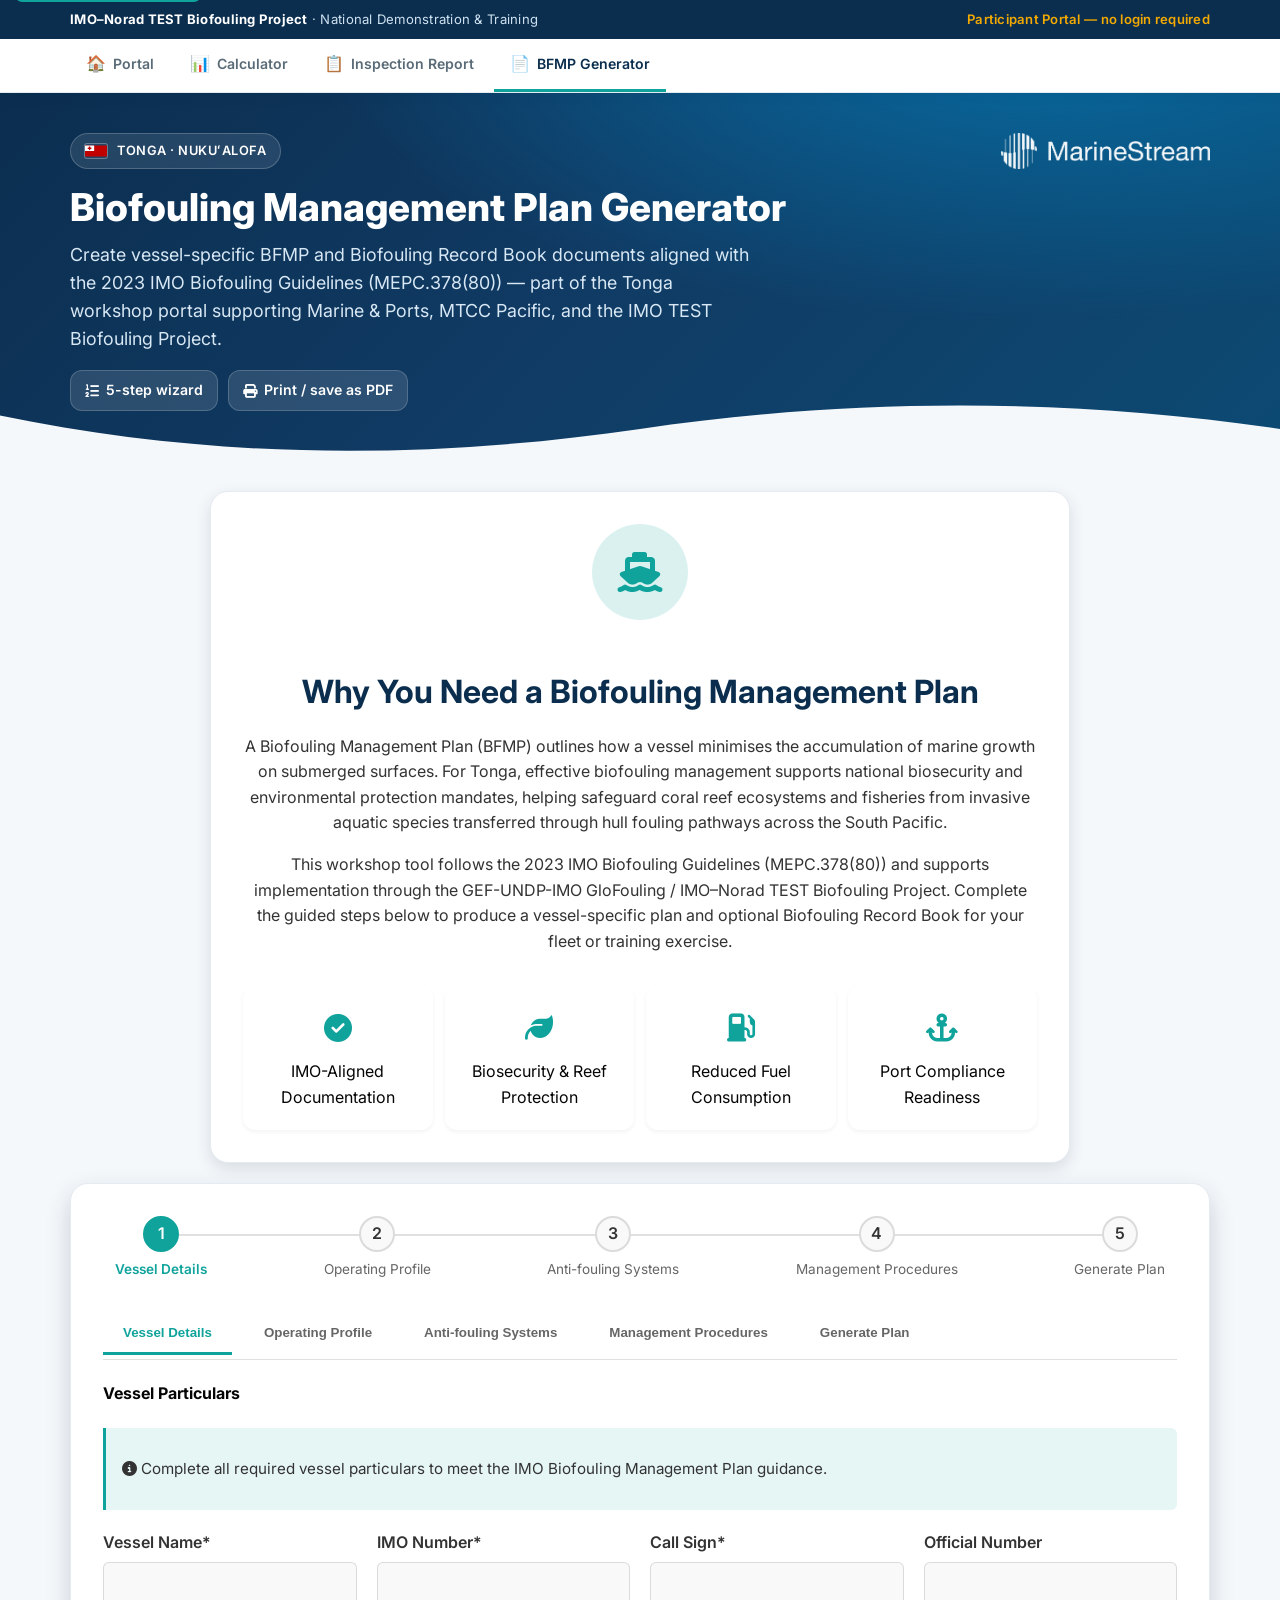
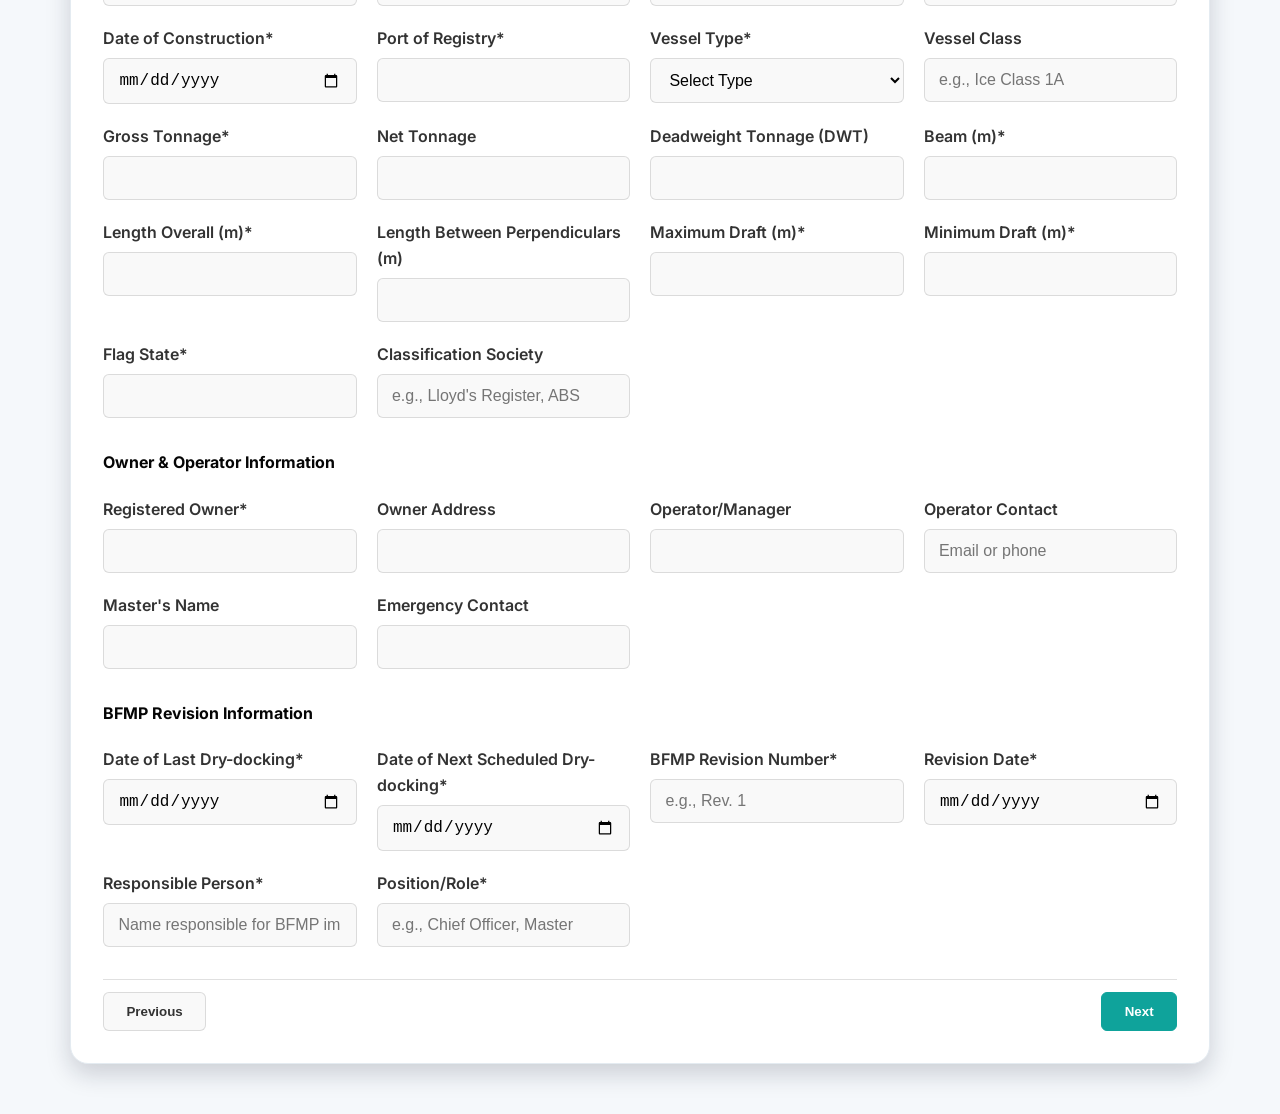
==== bfmp/index.html @ 9f322f47 "first cut" ====
<!DOCTYPE html>
<html lang="en">

<head>
    <meta charset="UTF-8">
    <meta name="viewport" content="width=device-width, initial-scale=1.0">
    <title>BFMP Generator | Tonga Workshop Portal</title>
    <link rel="preconnect" href="https://fonts.googleapis.com">
    <link rel="preconnect" href="https://fonts.gstatic.com" crossorigin>
    <link href="https://fonts.googleapis.com/css2?family=Inter:wght@400;500;600;700&display=swap" rel="stylesheet">
    <link rel="stylesheet" href="https://cdnjs.cloudflare.com/ajax/libs/font-awesome/6.4.0/css/all.min.css">
    <link rel="stylesheet" href="../assets/portal.css">
    <link rel="stylesheet" href="bfmp.css">
</head>

<body class="bfmp-page">
    <a class="skip-link" href="#main-content">Skip to main content</a>

    <div id="portal-chrome" data-active="bfmp" data-base="../"></div>

    <header class="portal-page-hero bfmp-hero">
        <div class="container">
            <div class="hero-top">
                <span class="eyebrow">
                    <img class="flag" src="../assets/to_flag.svg" alt="Flag of Tonga">
                    Tonga · Nukuʻalofa
                </span>
                <a class="ms-brand" href="https://www.marinestream.com.au" target="_blank" rel="noopener noreferrer" title="MarineStream — visit website">
                    <img src="../assets/marinestream_logo_white.png" alt="MarineStream">
                </a>
            </div>
            <h1>Biofouling Management Plan Generator</h1>
            <p class="hero-sub">Create vessel-specific BFMP and Biofouling Record Book documents aligned with the 2023 IMO Biofouling Guidelines (MEPC.378(80)) — part of the Tonga workshop portal supporting Marine &amp; Ports, MTCC Pacific, and the IMO TEST Biofouling Project.</p>
            <div class="hero-meta">
                <span class="meta-chip"><i class="fas fa-list-ol" aria-hidden="true"></i> 5-step wizard</span>
                <span class="meta-chip"><i class="fas fa-print" aria-hidden="true"></i> Print / save as PDF</span>
            </div>
        </div>
        <svg class="hero-wave" viewBox="0 0 1440 90" preserveAspectRatio="none" aria-hidden="true">
            <path fill="#f5f8fb" d="M0,40 C240,90 480,90 720,55 C960,20 1200,20 1440,55 L1440,90 L0,90 Z"></path>
        </svg>
    </header>

    <section class="intro-section" id="about-bfmp">
        <div class="container">
            <div class="intro-content">
                <div class="intro-icon">
                    <i class="fas fa-ship" aria-hidden="true"></i>
                </div>
                <h2>Why You Need a Biofouling Management Plan</h2>
                <p>
                    A Biofouling Management Plan (BFMP) outlines how a vessel minimises the accumulation of marine growth
                    on submerged surfaces. For Tonga, effective biofouling management supports national biosecurity and
                    environmental protection mandates, helping safeguard coral reef ecosystems and fisheries from invasive
                    aquatic species transferred through hull fouling pathways across the South Pacific.
                </p>
                <p>
                    This workshop tool follows the 2023 IMO Biofouling Guidelines (MEPC.378(80)) and supports implementation
                    through the GEF-UNDP-IMO GloFouling / IMO–Norad TEST Biofouling Project. Complete the guided
                    steps below to produce a vessel-specific plan and optional Biofouling Record Book for your fleet or
                    training exercise.
                </p>
                <div class="benefits-grid">
                    <div class="benefit-item">
                        <div class="benefit-icon"><i class="fas fa-check-circle"></i></div>
                        <div class="benefit-text">IMO-Aligned Documentation</div>
                    </div>
                    <div class="benefit-item">
                        <div class="benefit-icon"><i class="fas fa-leaf"></i></div>
                        <div class="benefit-text">Biosecurity &amp; Reef Protection</div>
                    </div>
                    <div class="benefit-item">
                        <div class="benefit-icon"><i class="fas fa-gas-pump"></i></div>
                        <div class="benefit-text">Reduced Fuel Consumption</div>
                    </div>
                    <div class="benefit-item">
                        <div class="benefit-icon"><i class="fas fa-anchor"></i></div>
                        <div class="benefit-text">Port Compliance Readiness</div>
                    </div>
                </div>
            </div>
        </div>
    </section>
    <main id="main-content" class="main-content">
        <div class="container">
            <div class="generator-content" id="generator">
                <div class="progress-indicator" aria-hidden="true">
                    <div class="progress-step active" data-step="1">
                        <span class="step-number">1</span>
                        <span class="step-label">Vessel Details</span>
                    </div>
                    <div class="progress-step" data-step="2">
                        <span class="step-number">2</span>
                        <span class="step-label">Operating Profile</span>
                    </div>
                    <div class="progress-step" data-step="3">
                        <span class="step-number">3</span>
                        <span class="step-label">Anti-fouling Systems</span>
                    </div>
                    <div class="progress-step" data-step="4">
                        <span class="step-number">4</span>
                        <span class="step-label">Management Procedures</span>
                    </div>
                    <div class="progress-step" data-step="5">
                        <span class="step-number">5</span>
                        <span class="step-label">Generate Plan</span>
                    </div>
                </div>

                <div class="tabs" role="tablist" aria-label="BFMP steps">
                    <button class="tab-btn active" data-tab="vessel-details" role="tab" aria-controls="vessel-details"
                        aria-selected="true">Vessel Details</button>
                    <button class="tab-btn" data-tab="operating-profile" role="tab" aria-controls="operating-profile"
                        aria-selected="false">Operating Profile</button>
                    <button class="tab-btn" data-tab="anti-fouling" role="tab" aria-controls="anti-fouling"
                        aria-selected="false">Anti-fouling Systems</button>
                    <button class="tab-btn" data-tab="management" role="tab" aria-controls="management"
                        aria-selected="false">Management Procedures</button>
                    <button class="tab-btn" data-tab="generate" role="tab" aria-controls="generate"
                        aria-selected="false">Generate Plan</button>
                </div>

                <div class="tab-content">
                    <div id="vessel-details" class="tab-pane active" role="tabpanel" aria-labelledby="vessel-details-tab">
                        <h4>Vessel Particulars</h4>
                        <div class="info-note">
                            <p><i class="fas fa-info-circle" aria-hidden="true"></i> Complete all required vessel particulars to
                                meet the IMO Biofouling Management Plan guidance.</p>
                        </div>
                        <form class="form-grid">
                            <div class="form-group">
                                <label for="vesselName">Vessel Name*</label>
                                <input type="text" id="vesselName" class="form-control" required>
                            </div>
                            <div class="form-group">
                                <label for="imoNumber">IMO Number*</label>
                                <input type="text" id="imoNumber" class="form-control" required>
                            </div>
                            <div class="form-group">
                                <label for="callSign">Call Sign*</label>
                                <input type="text" id="callSign" class="form-control" required>
                            </div>
                            <div class="form-group">
                                <label for="officialNumber">Official Number</label>
                                <input type="text" id="officialNumber" class="form-control">
                            </div>
                            <div class="form-group">
                                <label for="constructionDate">Date of Construction*</label>
                                <input type="date" id="constructionDate" class="form-control" required>
                            </div>
                            <div class="form-group">
                                <label for="portOfRegistry">Port of Registry*</label>
                                <input type="text" id="portOfRegistry" class="form-control" required>
                            </div>
                            <div class="form-group">
                                <label for="vesselType">Vessel Type*</label>
                                <select id="vesselType" class="form-control" required>
                                    <option value="">Select Type</option>
                                    <option value="Cargo Ship">Cargo Ship</option>
                                    <option value="Tanker">Tanker</option>
                                    <option value="Bulk Carrier">Bulk Carrier</option>
                                    <option value="Container Ship">Container Ship</option>
                                    <option value="Passenger Vessel">Passenger Vessel</option>
                                    <option value="Fishing Vessel">Fishing Vessel</option>
                                    <option value="Tug/Offshore">Tug/Offshore</option>
                                    <option value="Naval Vessel">Naval Vessel</option>
                                    <option value="Research Vessel">Research Vessel</option>
                                    <option value="Other">Other</option>
                                </select>
                            </div>
                            <div class="form-group">
                                <label for="vesselClass">Vessel Class</label>
                                <input type="text" id="vesselClass" class="form-control" placeholder="e.g., Ice Class 1A">
                            </div>
                            <div class="form-group">
                                <label for="grossTonnage">Gross Tonnage*</label>
                                <input type="number" id="grossTonnage" class="form-control" min="0" step="1" required>
                            </div>
                            <div class="form-group">
                                <label for="netTonnage">Net Tonnage</label>
                                <input type="number" id="netTonnage" class="form-control" min="0" step="1">
                            </div>
                            <div class="form-group">
                                <label for="deadweight">Deadweight Tonnage (DWT)</label>
                                <input type="number" id="deadweight" class="form-control" min="0" step="1">
                            </div>
                            <div class="form-group">
                                <label for="beam">Beam (m)*</label>
                                <input type="number" id="beam" class="form-control" min="0" step="0.1" required>
                            </div>
                            <div class="form-group">
                                <label for="length">Length Overall (m)*</label>
                                <input type="number" id="length" class="form-control" min="0" step="0.1" required>
                            </div>
                            <div class="form-group">
                                <label for="lengthBP">Length Between Perpendiculars (m)</label>
                                <input type="number" id="lengthBP" class="form-control" min="0" step="0.1">
                            </div>
                            <div class="form-group">
                                <label for="maxDraft">Maximum Draft (m)*</label>
                                <input type="number" id="maxDraft" class="form-control" min="0" step="0.1" required>
                            </div>
                            <div class="form-group">
                                <label for="minDraft">Minimum Draft (m)*</label>
                                <input type="number" id="minDraft" class="form-control" min="0" step="0.1" required>
                            </div>
                            <div class="form-group">
                                <label for="flag">Flag State*</label>
                                <input type="text" id="flag" class="form-control" required>
                            </div>
                            <div class="form-group">
                                <label for="classificationSociety">Classification Society</label>
                                <input type="text" id="classificationSociety" class="form-control" placeholder="e.g., Lloyd's Register, ABS">
                            </div>
                        </form>

                        <h4>Owner & Operator Information</h4>
                        <form class="form-grid">
                            <div class="form-group">
                                <label for="ownerName">Registered Owner*</label>
                                <input type="text" id="ownerName" class="form-control" required>
                            </div>
                            <div class="form-group">
                                <label for="ownerAddress">Owner Address</label>
                                <input type="text" id="ownerAddress" class="form-control">
                            </div>
                            <div class="form-group">
                                <label for="operatorName">Operator/Manager</label>
                                <input type="text" id="operatorName" class="form-control">
                            </div>
                            <div class="form-group">
                                <label for="operatorContact">Operator Contact</label>
                                <input type="text" id="operatorContact" class="form-control" placeholder="Email or phone">
                            </div>
                            <div class="form-group">
                                <label for="masterName">Master's Name</label>
                                <input type="text" id="masterName" class="form-control">
                            </div>
                            <div class="form-group">
                                <label for="emergencyContact">Emergency Contact</label>
                                <input type="text" id="emergencyContact" class="form-control">
                            </div>
                        </form>

                        <h4>BFMP Revision Information</h4>
                        <form class="form-grid">
                            <div class="form-group">
                                <label for="lastDrydock">Date of Last Dry-docking*</label>
                                <input type="date" id="lastDrydock" class="form-control" required>
                            </div>
                            <div class="form-group">
                                <label for="nextDrydock">Date of Next Scheduled Dry-docking*</label>
                                <input type="date" id="nextDrydock" class="form-control" required>
                            </div>
                            <div class="form-group">
                                <label for="revisionNumber">BFMP Revision Number*</label>
                                <input type="text" id="revisionNumber" class="form-control" placeholder="e.g., Rev. 1" required>
                            </div>
                            <div class="form-group">
                                <label for="revisionDate">Revision Date*</label>
                                <input type="date" id="revisionDate" class="form-control" required>
                            </div>
                            <div class="form-group">
                                <label for="responsiblePerson">Responsible Person*</label>
                                <input type="text" id="responsiblePerson" class="form-control"
                                    placeholder="Name responsible for BFMP implementation" required>
                            </div>
                            <div class="form-group">
                                <label for="responsiblePosition">Position/Role*</label>
                                <input type="text" id="responsiblePosition" class="form-control"
                                    placeholder="e.g., Chief Officer, Master" required>
                            </div>
                        </form>
                        <div class="form-actions">
                            <button class="btn btn-secondary prev-tab" data-prev="vessel-details" disabled>Previous</button>
                            <button class="btn btn-primary next-tab" data-next="operating-profile">Next</button>
                        </div>
                    </div>

                    <div id="operating-profile" class="tab-pane" role="tabpanel" aria-labelledby="operating-profile-tab">
                        <h4>Vessel Operating Profile</h4>
                        <div class="info-note">
                            <p><i class="fas fa-info-circle" aria-hidden="true"></i> Document how the vessel operates to confirm
                                suitability of coatings and management actions.</p>
                        </div>
                        <form class="form-grid">
                            <div class="form-group">
                                <label for="operatingSpeed">Typical Operating Speed (knots)*</label>
                                <input type="number" id="operatingSpeed" class="form-control" min="0" step="0.1" required>
                            </div>
                            <div class="form-group">
                                <label for="maxSpeed">Maximum Speed (knots)</label>
                                <input type="number" id="maxSpeed" class="form-control" min="0" step="0.1">
                            </div>
                            <div class="form-group">
                                <label for="minSpeed">Minimum Operating Speed (knots)</label>
                                <input type="number" id="minSpeed" class="form-control" min="0" step="0.1">
                            </div>
                            <div class="form-group">
                                <label for="inServicePeriod">In-service Period (months)*</label>
                                <input type="number" id="inServicePeriod" class="form-control" min="1" max="120" required>
                            </div>
                            <div class="form-group">
                                <label for="drydockInterval">Typical Dry-dock Interval (months)*</label>
                                <input type="number" id="drydockInterval" class="form-control" min="1" max="120" required>
                            </div>
                            <div class="form-group">
                                <label for="annualOperatingDays">Annual Operating Days</label>
                                <input type="number" id="annualOperatingDays" class="form-control" min="0" max="365" placeholder="Days at sea per year">
                            </div>
                            <div class="form-group full-width">
                                <label for="tradingRoutes">Typical Trading Routes*</label>
                                <textarea id="tradingRoutes" class="form-control" rows="3"
                                    placeholder="Example: Primary operations in Australian territorial waters, ports including [EDIT: Sydney, Melbourne, Brisbane, Darwin, Perth]. Occasional transits to New Zealand and Pacific Island nations. Regular patrol areas include [EDIT: Bass Strait, Great Barrier Reef, Timor Sea]." required></textarea>
                            </div>
                            <div class="form-group">
                                <label for="operatingArea">Primary Operating Area*</label>
                                <select id="operatingArea" class="form-control" required>
                                    <option value="">Select Area</option>
                                    <option value="Global">Global</option>
                                    <option value="Regional (e.g., SE Asia)">Regional (e.g., SE Asia)</option>
                                    <option value="Coastal (Australia)">Coastal (Australia)</option>
                                    <option value="Local (e.g., Port Philip Bay)">Local (e.g., Port Philip Bay)</option>
                                    <option value="Tropical Waters">Tropical Waters</option>
                                    <option value="Temperate Waters">Temperate Waters</option>
                                    <option value="Polar Waters">Polar Waters</option>
                                </select>
                            </div>
                            <div class="form-group full-width">
                                <label for="climateZones">Climate Zones*</label>
                                <textarea id="climateZones" class="form-control" rows="2"
                                    placeholder="Example: Tropical waters (northern Australia, Pacific Islands), temperate waters (southern Australia, New Zealand). Water temperatures ranging from [EDIT: 15°C to 30°C] seasonally." required></textarea>
                            </div>
                            <div class="form-group">
                                <label for="seasonalOperations">Seasonal Operations?</label>
                                <select id="seasonalOperations" class="form-control">
                                    <option value="No">No - Year-round operations</option>
                                    <option value="Yes - Summer">Yes - Summer season only</option>
                                    <option value="Yes - Winter">Yes - Winter season only</option>
                                    <option value="Yes - Variable">Yes - Variable seasonal</option>
                                </select>
                            </div>
                            <div class="form-group">
                                <label for="averageIdlePeriod">Average Idle Period (days)</label>
                                <input type="number" id="averageIdlePeriod" class="form-control" min="0" placeholder="Typical days idle at port">
                            </div>
                            <div class="form-group">
                                <label for="maxIdlePeriod">Maximum Idle Period (days)</label>
                                <input type="number" id="maxIdlePeriod" class="form-control" min="0" placeholder="Longest expected idle period">
                            </div>
                            <div class="form-group full-width">
                                <label for="layupProcedures">Layup/Extended Idle Procedures</label>
                                <textarea id="layupProcedures" class="form-control" rows="3"
                                    placeholder="Example: For idle periods exceeding 30 days, MGPS to be operated daily for minimum [EDIT: 2 hours]. Underwater inspection to be conducted prior to extended layup and within 7 days of resuming operations. Consider in-water cleaning if idle period exceeds [EDIT: 60 days] in tropical waters or [EDIT: 90 days] in temperate waters."></textarea>
                            </div>
                            <div class="form-group full-width">
                                <label for="speedRestrictions">Speed or Activity Restrictions</label>
                                <textarea id="speedRestrictions" class="form-control" rows="2"
                                    placeholder="Example: Vessel operates at reduced speeds during patrol operations (typically [EDIT: 6-12 knots]). Dynamic positioning operations conducted during [EDIT: border protection, rescue operations]. Extended periods at anchor in [EDIT: specific location]. Slow steaming practiced for fuel efficiency on long transits."></textarea>
                            </div>
                            <div class="form-group full-width">
                                <label for="afsSuitability">Are the Installed AFS Suitable for Operating Profile?*</label>
                                <select id="afsSuitability" class="form-control" required>
                                    <option value="">Select</option>
                                    <option value="Yes">Yes</option>
                                    <option value="No">No</option>
                                    <option value="Partially">Partially</option>
                                </select>
                            </div>
                            <div class="form-group full-width">
                                <label for="afsSuitabilityNotes">AFS Suitability Notes</label>
                                <textarea id="afsSuitabilityNotes" class="form-control" rows="2"
                                    placeholder="Explain any concerns or notes about AFS suitability for operating profile"></textarea>
                            </div>
                        </form>

                        <h4>Hull &amp; Niche Areas Description</h4>
                        <div class="info-note">
                            <p><i class="fas fa-info-circle" aria-hidden="true"></i> Select all applicable niche areas on your vessel where biofouling is likely to accumulate.</p>
                        </div>
                        <form class="form-grid">
                            <div class="form-group full-width">
                                <label><strong>External Underwater Niche Areas (Select all that apply)*</strong></label>
                                <div class="checkbox-grid">
                                    <label class="checkbox-label"><input type="checkbox" id="niche_seachests" class="niche-checkbox" value="Sea Chests"> Sea Chests</label>
                                    <label class="checkbox-label"><input type="checkbox" id="niche_gratings" class="niche-checkbox" value="Gratings"> Gratings</label>
                                    <label class="checkbox-label"><input type="checkbox" id="niche_bowthrusters" class="niche-checkbox" value="Bow Thrusters"> Bow Thrusters</label>
                                    <label class="checkbox-label"><input type="checkbox" id="niche_sternthrusters" class="niche-checkbox" value="Stern Thrusters"> Stern Thrusters</label>
                                    <label class="checkbox-label"><input type="checkbox" id="niche_azimuth" class="niche-checkbox" value="Azimuth Thrusters"> Azimuth Thrusters</label>
                                    <label class="checkbox-label"><input type="checkbox" id="niche_propellers" class="niche-checkbox" value="Propeller(s)"> Propeller(s)</label>
                                    <label class="checkbox-label"><input type="checkbox" id="niche_rudders" class="niche-checkbox" value="Rudder(s)"> Rudder(s)</label>
                                    <label class="checkbox-label"><input type="checkbox" id="niche_stabilizers" class="niche-checkbox" value="Stabilizer Fins"> Stabilizer Fins</label>
                                    <label class="checkbox-label"><input type="checkbox" id="niche_bilgekeels" class="niche-checkbox" value="Bilge Keels"> Bilge Keels</label>
                                    <label class="checkbox-label"><input type="checkbox" id="niche_transducers" class="niche-checkbox" value="Transducers"> Transducers</label>
                                    <label class="checkbox-label"><input type="checkbox" id="niche_anodes" class="niche-checkbox" value="Anodes"> Sacrificial Anodes</label>
                                    <label class="checkbox-label"><input type="checkbox" id="niche_ropeguards" class="niche-checkbox" value="Rope Guards"> Rope Guards</label>
                                    <label class="checkbox-label"><input type="checkbox" id="niche_intakes" class="niche-checkbox" value="Seawater Intakes"> Seawater Intakes/Outlets</label>
                                    <label class="checkbox-label"><input type="checkbox" id="niche_echosounders" class="niche-checkbox" value="Echo Sounders"> Echo Sounders</label>
                                    <label class="checkbox-label"><input type="checkbox" id="niche_shafts" class="niche-checkbox" value="Shaft Struts"> Shaft Struts/Brackets</label>
                                    <label class="checkbox-label"><input type="checkbox" id="niche_trimtabs" class="niche-checkbox" value="Trim Tabs"> Trim Tabs</label>
                                    <label class="checkbox-label"><input type="checkbox" id="niche_skegs" class="niche-checkbox" value="Skegs"> Skegs</label>
                                    <label class="checkbox-label"><input type="checkbox" id="niche_moonpool" class="niche-checkbox" value="Moon Pool"> Moon Pool</label>
                                    <label class="checkbox-label"><input type="checkbox" id="niche_welldock" class="niche-checkbox" value="Well Dock"> Well Dock</label>
                                    <label class="checkbox-label"><input type="checkbox" id="niche_other" class="niche-checkbox" value="Other"> Other (specify below)</label>
                                </div>
                            </div>
                            <div class="form-group full-width">
                                <label for="nicheAreaDescription">Detailed Description of Hull and Niche Areas*</label>
                                <textarea id="nicheAreaDescription" class="form-control" rows="5"
                                    placeholder="Example: Sea chests: [EDIT: Two main engine cooling water sea chests, dimensions approximately 1.2m x 0.8m, protected by bronze gratings]. Bow thruster: [EDIT: Single tunnel thruster, 1.5m diameter, 8m length]. Gratings: [EDIT: Sea chest gratings bronze, approximate area 1.5 m²]. Propellers: [EDIT: Twin controllable pitch propellers, 5-blade, 3.2m diameter]. Rudders: [EDIT: Semi-balanced rudders with stock, approximate area 12 m²]. All major niche areas accessible during drydocking. Internal surfaces of sea chests and thruster tunnels accessible for inspection in water." required></textarea>
                            </div>
                            <div class="form-group full-width">
                                <label for="unprotectedAreas">Unprotected or Difficult to Coat Areas</label>
                                <textarea id="unprotectedAreas" class="form-control" rows="3"
                                    placeholder="Example: Propeller blades (bare bronze, polished during drydock). Shaft struts and brackets (limited coating application due to geometry). Internal surfaces of thruster tunnels (difficult access, partial coating coverage). Transducer faces (uncoated as per manufacturer requirements). Anode surfaces (uncoated by design). Rudder pintle bearings (uncoated operational surfaces)."></textarea>
                            </div>
                            <div class="form-group full-width">
                                <label><strong>Internal Seawater Systems</strong></label>
                                <div class="checkbox-grid">
                                    <label class="checkbox-label"><input type="checkbox" id="internal_cooling" value="Cooling Water Systems"> Main Engine Cooling</label>
                                    <label class="checkbox-label"><input type="checkbox" id="internal_auxcooling" value="Auxiliary Cooling"> Auxiliary Engine Cooling</label>
                                    <label class="checkbox-label"><input type="checkbox" id="internal_firewater" value="Fire Water Systems"> Fire Fighting Systems</label>
                                    <label class="checkbox-label"><input type="checkbox" id="internal_ballast" value="Ballast Systems"> Ballast Systems</label>
                                    <label class="checkbox-label"><input type="checkbox" id="internal_hvac" value="HVAC Cooling"> HVAC/Air Conditioning</label>
                                    <label class="checkbox-label"><input type="checkbox" id="internal_freshwater" value="Fresh Water Makers"> Fresh Water Makers</label>
                                    <label class="checkbox-label"><input type="checkbox" id="internal_other" value="Other Internal Systems"> Other Internal Systems</label>
                                </div>
                            </div>
                            <div class="form-group full-width">
                                <label for="internalSystemsDescription">Internal Systems Description</label>
                                <textarea id="internalSystemsDescription" class="form-control" rows="3"
                                    placeholder="Example: Main engine cooling: [EDIT: Two independent circuits, approximately 150m total piping length, protected by MGPS]. Auxiliary cooling: [EDIT: Single circuit, 80m piping, MGPS protected]. Fire fighting: [EDIT: Ring main system, 200m piping, no MGPS]. HVAC: [EDIT: Three separate systems, 120m total piping, MGPS protected]. All systems have primary filtration at sea chest entry. MGPS provides coverage for critical cooling systems. Fire main not protected due to operational requirements."></textarea>
                            </div>
                            <div class="form-group full-width">
                                <label for="diagramFiles">Upload Hull Diagrams/Plans*</label>
                                <input type="file" id="diagramFiles" class="form-control" accept="image/*" multiple required
                                    data-preview="diagrams-preview">
                                <small class="form-text text-muted">Upload GA, docking plan and seawater system schematics showing niche areas.</small>
                                <div class="photos-preview" id="diagrams-preview"></div>
                            </div>
                        </form>
                        <div class="form-actions">
                            <button class="btn btn-secondary prev-tab" data-prev="vessel-details">Previous</button>
                            <button class="btn btn-primary next-tab" data-next="anti-fouling">Next</button>
                        </div>
                    </div>

                    <div id="anti-fouling" class="tab-pane" role="tabpanel" aria-labelledby="anti-fouling-tab">
                        <h4>Anti-fouling Coatings (AFC)</h4>
                        <div class="info-note">
                            <p><i class="fas fa-info-circle" aria-hidden="true"></i> Add each coating applied to the vessel. Use
                                the add button to document different systems.</p>
                        </div>
                        <div id="afc-container">
                            <div class="afc-item" data-afc-id="1">
                                <form class="form-grid">
                                    <div class="form-group">
                                        <label for="afcProductName1">Product Name*</label>
                                        <input type="text" id="afcProductName1" class="form-control afc-product-name" required>
                                    </div>
                                    <div class="form-group">
                                        <label for="afcManufacturer1">Manufacturer*</label>
                                        <input type="text" id="afcManufacturer1" class="form-control afc-manufacturer" required>
                                    </div>
                                    <div class="form-group">
                                        <label for="afcType1">Type of AFC*</label>
                                        <select id="afcType1" class="form-control afc-type" required>
                                            <option value="">Select Type</option>
                                            <option value="Self-Polishing Copolymer (SPC)">Self-Polishing Copolymer (SPC)</option>
                                            <option value="Controlled Depletion Polymer (CDP)">Controlled Depletion Polymer (CDP)</option>
                                            <option value="Hard Coating">Hard Coating</option>
                                            <option value="Foul Release Coating">Foul Release Coating</option>
                                            <option value="Biocide-Free">Biocide-Free</option>
                                            <option value="Silicone-based">Silicone-based</option>
                                            <option value="Other">Other</option>
                                        </select>
                                    </div>
                                    <div class="form-group">
                                        <label for="afcServiceLife1">Intended Service Life (years)*</label>
                                        <input type="number" id="afcServiceLife1" class="form-control afc-service-life" min="1"
                                            max="10" required>
                                    </div>
                                    <div class="form-group">
                                        <label for="afcApplicationDate1">Application Date*</label>
                                        <input type="date" id="afcApplicationDate1" class="form-control afc-application-date" required>
                                    </div>
                                    <div class="form-group">
                                        <label for="afcDrydockLocation1">Drydock Location</label>
                                        <input type="text" id="afcDrydockLocation1" class="form-control afc-drydock-location" placeholder="Where applied">
                                    </div>
                                    <div class="form-group">
                                        <label for="afcPrimerName1">Primer Product Name</label>
                                        <input type="text" id="afcPrimerName1" class="form-control afc-primer-name" placeholder="If applicable">
                                    </div>
                                    <div class="form-group">
                                        <label for="afcPrimerCoats1">Primer Coats</label>
                                        <input type="number" id="afcPrimerCoats1" class="form-control afc-primer-coats" min="0" max="5" placeholder="Number">
                                    </div>
                                    <div class="form-group">
                                        <label for="afcTiecoat1">Tie-coat Product</label>
                                        <input type="text" id="afcTiecoat1" class="form-control afc-tiecoat" placeholder="If applicable">
                                    </div>
                                    <div class="form-group">
                                        <label for="afcTopcoats1">Number of Topcoats*</label>
                                        <input type="number" id="afcTopcoats1" class="form-control afc-topcoats" min="1" max="10" required>
                                    </div>
                                    <div class="form-group">
                                        <label for="afcThickness1">Total DFT (μm)*</label>
                                        <input type="number" id="afcThickness1" class="form-control afc-thickness" min="0" step="10" 
                                            placeholder="Dry film thickness" required>
                                    </div>
                                    <div class="form-group">
                                        <label for="afcColor1">Coating Color</label>
                                        <input type="text" id="afcColor1" class="form-control afc-color" placeholder="e.g., Red, Blue">
                                    </div>
                                    <div class="form-group full-width">
                                        <label for="afcLocations1">Locations Applied*</label>
                                        <textarea id="afcLocations1" class="form-control afc-locations" rows="2"
                                            placeholder="Example: Applied to flat bottom, vertical sides, bow and stern sections. Boot-top area with separate tie coat. Not applied to propellers, shaft brackets, or transducer faces. Niche areas including sea chest gratings, rudder surfaces, and thruster tunnel entries (different product/specification as needed)." required></textarea>
                                    </div>
                                    <div class="form-group full-width">
                                        <label for="afcSuitableProfile1">Suitable Operating Profiles*</label>
                                        <textarea id="afcSuitableProfile1" class="form-control afc-profile" rows="2"
                                            placeholder="Example: Designed for vessels operating at speeds of [EDIT: 10-25 knots]. Suitable for tropical and temperate waters. Effective with idle periods up to [EDIT: 30 days]. Performance optimized for continuous operation with minimal stationary periods. Compatible with MGPS systems." required></textarea>
                                    </div>
                                    <div class="form-group full-width">
                                        <label for="afcMaintenance1">Recommended Maintenance/Repair Regime*</label>
                                        <textarea id="afcMaintenance1" class="form-control afc-maintenance" rows="2"
                                            placeholder="Example: Visual inspection during each underwater hull inspection. Touch-up repairs using approved products as required for damage areas. Light mechanical cleaning (soft brush/sponge) acceptable if biofouling accumulation observed. Recoating interval: [EDIT: 60 months] or at next scheduled drydocking. Maintain coating manufacturer contact for technical support." required></textarea>
                                    </div>
                                    <div class="form-group full-width">
                                        <label for="afcSpecialConsiderations1">Special Considerations</label>
                                        <textarea id="afcSpecialConsiderations1" class="form-control afc-special-considerations" rows="2"
                                            placeholder="Example: Application requires surface preparation to SA 2.5 standard. Minimum surface temperature [EDIT: 10°C], maximum relative humidity [EDIT: 85%] during application. Not suitable for in-water cleaning using high-pressure systems. Compatible with cathodic protection systems. SDS available onboard and with shore management."></textarea>
                                    </div>
                                </form>
                                <button class="btn btn-sm btn-secondary remove-afc" type="button" style="display: none;"><i
                                        class="fas fa-trash"></i> Remove Coating</button>
                            </div>
                        </div>
                        <div class="button-group">
                            <button id="add-afc" class="btn btn-sm btn-secondary" type="button"><i class="fas fa-plus"
                                    aria-hidden="true"></i> Add Another Coating</button>
                        </div>

                        <h4>IAFS Certificate</h4>
                        <form class="form-grid">
                            <div class="form-group">
                                <label for="iafsNumber">IAFS Certificate Number</label>
                                <input type="text" id="iafsNumber" class="form-control">
                            </div>
                            <div class="form-group">
                                <label for="iafsIssueDate">Issue Date</label>
                                <input type="date" id="iafsIssueDate" class="form-control">
                            </div>
                            <div class="form-group">
                                <label for="iafsFile">Upload IAFS Certificate (Optional)</label>
                                <input type="file" id="iafsFile" class="form-control" accept="image/*,application/pdf">
                            </div>
                        </form>

                        <h4>Marine Growth Prevention Systems (MGPS)</h4>
                        <div class="info-note">
                            <p><i class="fas fa-info-circle" aria-hidden="true"></i> Document each MGPS installed on the vessel.
                            </p>
                        </div>
                        <div id="mgps-container">
                            <div class="mgps-item" data-mgps-id="1">
                                <form class="form-grid">
                                    <div class="form-group">
                                        <label for="mgpsManufacturer1">Manufacturer*</label>
                                        <input type="text" id="mgpsManufacturer1" class="form-control mgps-manufacturer" required>
                                    </div>
                                    <div class="form-group">
                                        <label for="mgpsModel1">Model*</label>
                                        <input type="text" id="mgpsModel1" class="form-control mgps-model" required>
                                    </div>
                                    <div class="form-group">
                                        <label for="mgpsType1">Type of MGPS*</label>
                                        <select id="mgpsType1" class="form-control mgps-type" required>
                                            <option value="">Select Type</option>
                                            <option value="Anodic System">Anodic System (Copper/Aluminum)</option>
                                            <option value="Impressed Current">Impressed Current</option>
                                            <option value="Ultrasonic">Ultrasonic</option>
                                            <option value="Chemical Dosing">Chemical Dosing</option>
                                            <option value="Electrolytic">Electrolytic</option>
                                            <option value="Other">Other</option>
                                        </select>
                                    </div>
                                    <div class="form-group">
                                        <label for="mgpsServiceLife1">Service Life (years)*</label>
                                        <input type="number" id="mgpsServiceLife1" class="form-control mgps-service-life" min="1"
                                            max="20" required>
                                    </div>
                                    <div class="form-group">
                                        <label for="mgpsInstallDate1">Installation Date</label>
                                        <input type="date" id="mgpsInstallDate1" class="form-control mgps-install-date">
                                    </div>
                                    <div class="form-group">
                                        <label for="mgpsLastService1">Last Service Date</label>
                                        <input type="date" id="mgpsLastService1" class="form-control mgps-last-service">
                                    </div>
                                    <div class="form-group">
                                        <label for="mgpsOperationalStatus1">Operational Status*</label>
                                        <select id="mgpsOperationalStatus1" class="form-control mgps-operational-status" required>
                                            <option value="">Select</option>
                                            <option value="Operational">Fully Operational</option>
                                            <option value="Partially Operational">Partially Operational</option>
                                            <option value="Non-Operational">Non-Operational</option>
                                            <option value="Under Maintenance">Under Maintenance</option>
                                        </select>
                                    </div>
                                    <div class="form-group">
                                        <label for="mgpsMaintenanceInterval1">Maintenance Interval (months)</label>
                                        <input type="number" id="mgpsMaintenanceInterval1" class="form-control mgps-maintenance-interval" 
                                            min="1" max="60" placeholder="Recommended interval">
                                    </div>
                                    <div class="form-group full-width">
                                        <label for="mgpsLocations1">Locations Installed*</label>
                                        <textarea id="mgpsLocations1" class="form-control mgps-locations" rows="2"
                                            placeholder="Example: System installed in [EDIT: port and starboard sea chests]. Protects main engine cooling system, auxiliary engine cooling, and HVAC seawater circuits. Copper anodes installed at sea chest inlet. Control panels located in [EDIT: engine room, port and starboard sides]. System provides coverage for approximately [EDIT: 150m] of internal piping." required></textarea>
                                    </div>
                                    <div class="form-group full-width">
                                        <label for="mgpsOperatingParameters1">Operating Parameters</label>
                                        <textarea id="mgpsOperatingParameters1" class="form-control mgps-operating-parameters" rows="2"
                                            placeholder="Example: Operating voltage: [EDIT: 24V DC]. Current output: [EDIT: 0-10A adjustable]. Normal operating current: [EDIT: 6A]. Dosing rate: [EDIT: 20ppb copper ion concentration]. Runtime: Continuous operation when seawater systems in use. Anode consumption rate: approximately [EDIT: 2kg per 1000 hours operation]. System automatically adjusts based on flow rate and water temperature."></textarea>
                                    </div>
                                    <div class="form-group full-width">
                                        <label for="mgpsMaintenance1">Maintenance Procedures*</label>
                                        <textarea id="mgpsMaintenance1" class="form-control mgps-maintenance" rows="2"
                                            placeholder="Example: Daily: Check system operation, verify indicator lights showing green/normal. Weekly: Record anode current readings, check for alarms. Monthly: Inspect anode condition, check electrical connections, verify timer settings. Quarterly: Clean anode surfaces if required, test alarm functions. Annually: Replace anodes if consumed below [EDIT: 30%] original size. Anode replacement typically required every [EDIT: 12-18 months] depending on usage. Maintain log of all maintenance activities in MGPS record book." required></textarea>
                                    </div>
                                    <div class="form-group">
                                        <label for="mgpsManual1">MGPS Operating Manual Available?*</label>
                                        <select id="mgpsManual1" class="form-control mgps-manual" required>
                                            <option value="">Select</option>
                                            <option value="Yes - Onboard">Yes - Kept Onboard</option>
                                            <option value="Yes - Office">Yes - At Office</option>
                                            <option value="Digital Copy">Digital Copy Available</option>
                                            <option value="No">No</option>
                                        </select>
                                    </div>
                                    <div class="form-group">
                                        <label for="mgpsManualLocation1">Manual Location/Reference</label>
                                        <input type="text" id="mgpsManualLocation1" class="form-control mgps-manual-location" 
                                            placeholder="Where manual is stored">
                                    </div>
                                </form>
                                <button class="btn btn-sm btn-secondary remove-mgps" type="button" style="display: none;"><i
                                        class="fas fa-trash"></i> Remove MGPS</button>
                            </div>
                        </div>
                        <div class="button-group">
                            <button id="add-mgps" class="btn btn-sm btn-secondary" type="button"><i class="fas fa-plus"
                                    aria-hidden="true"></i> Add Another MGPS</button>
                        </div>

                        <h4>Installation Details</h4>
                        <form class="form-grid">
                            <div class="form-group full-width">
                                <label for="afsInstallation">AFS Installation Details*</label>
                                <textarea id="afsInstallation" class="form-control" rows="5"
                                    placeholder="Describe where each AFS is applied and any unprotected areas" required></textarea>
                            </div>
                        </form>
                        <div class="form-actions">
                            <button class="btn btn-secondary prev-tab" data-prev="operating-profile">Previous</button>
                            <button class="btn btn-primary next-tab" data-next="management">Next</button>
                        </div>
                    </div>

                    <div id="management" class="tab-pane" role="tabpanel" aria-labelledby="management-tab">
                        <h4>Inspection &amp; Cleaning Schedules</h4>
                        <div class="info-note">
                            <p><i class="fas fa-info-circle" aria-hidden="true"></i> Define inspection and cleaning approaches to
                                demonstrate effective management.</p>
                        </div>
                        
                        <h5>Inspection Schedule</h5>
                        <form class="form-grid">
                            <div class="form-group">
                                <label for="inspectionDaily">Daily Inspection Activities</label>
                                <textarea id="inspectionDaily" class="form-control" rows="2"
                                    placeholder="Example: Check MGPS operation lights and current readings. Verify no MGPS alarms. Visual inspection of accessible deck drains and scuppers for marine growth. Record in ship's log. Responsibility: [EDIT: Engineering Officer of the Watch]."></textarea>
                            </div>
                            <div class="form-group">
                                <label for="inspectionWeekly">Weekly Inspection Activities</label>
                                <textarea id="inspectionWeekly" class="form-control" rows="2"
                                    placeholder="Example: Detailed MGPS performance check including anode current readings and water flow verification. Visual inspection of sea chest gratings (if accessible). Check cooling water temperatures for signs of fouling. Record in MGPS log and Biofouling Record Book. Responsibility: [EDIT: Chief Engineer]."></textarea>
                            </div>
                            <div class="form-group">
                                <label for="inspectionMonthly">Monthly Inspection Activities</label>
                                <textarea id="inspectionMonthly" class="form-control" rows="2"
                                    placeholder="Example: Inspection of internal seawater systems including sea chest chambers (if safe access available). Monitor cooling system pressures and temperatures for baseline comparisons. Review MGPS performance data. Inspect fire main strainers. Document findings in Biofouling Record Book. Responsibility: [EDIT: Chief Engineer]."></textarea>
                            </div>
                            <div class="form-group">
                                <label for="inspectionQuarterly">Quarterly Inspection Activities</label>
                                <textarea id="inspectionQuarterly" class="form-control" rows="2"
                                    placeholder="Example: Detailed inspection of all accessible niche areas. Check floating equipment (fenders, mooring lines) for fouling. Inspect transom and stern areas from tender if conditions permit. Photograph any biofouling observed. Compare with previous inspection photos. Report findings to [EDIT: Fleet Manager]. Document in Biofouling Record Book."></textarea>
                            </div>
                            <div class="form-group">
                                <label for="inspectionAnnual">Annual Inspection Activities</label>
                                <textarea id="inspectionAnnual" class="form-control" rows="2"
                                    placeholder="Example: Comprehensive underwater inspection (UWILD) or drydock inspection of all hull and niche areas. Full photographic survey of hull, propellers, rudders, thrusters, sea chests, gratings, and all underwater appendages. Assessment against biosecurity cleaning levels. Written report including recommendations for cleaning or maintenance. Update BFMP if significant changes to biofouling patterns observed."></textarea>
                            </div>
                            <div class="form-group">
                                <label for="inspectionPreArrival">Pre-Arrival Inspection</label>
                                <textarea id="inspectionPreArrival" class="form-control" rows="2"
                                    placeholder="Example: Prior to arrival in ports with strict biosecurity requirements (Australia, New Zealand, California), review vessel biofouling history. Confirm last inspection date and results. Verify MGPS operational throughout voyage. Check for any recent groundings or long periods at anchor. Complete MARS declaration (Australia) or MPI declaration (New Zealand) accurately. Have recent UWILD report and photos available if requested."></textarea>
                            </div>
                        </form>

                        <h5>Underwater Inspection in Water (UWILD)</h5>
                        <form class="form-grid">
                            <div class="form-group">
                                <label for="uwildFrequency">UWILD Frequency*</label>
                                <select id="uwildFrequency" class="form-control" required>
                                    <option value="">Select</option>
                                    <option value="Quarterly">Quarterly (every 3 months)</option>
                                    <option value="Semi-Annual">Semi-Annual (every 6 months)</option>
                                    <option value="Annual">Annual</option>
                                    <option value="As Required">As Required/Risk-Based</option>
                                    <option value="Not Applicable">Not Applicable</option>
                                </select>
                            </div>
                            <div class="form-group">
                                <label for="uwildLastDate">Last UWILD Date</label>
                                <input type="date" id="uwildLastDate" class="form-control">
                            </div>
                            <div class="form-group full-width">
                                <label for="uwildProcedure">UWILD Procedures*</label>
                                <textarea id="uwildProcedure" class="form-control" rows="3"
                                    placeholder="Example: UWILD conducted by qualified commercial divers with underwater photography/video equipment. Inspection covers: hull (100% coverage), propellers, rudders, sea chest gratings, thruster tunnels (entry areas), all underwater appendages. Biofouling assessed using [EDIT: DAFF/MPI] rating levels. Detailed photographic record maintained with date/location stamps. Written report provided within [EDIT: 48 hours] including recommendations for cleaning. Report includes comparison with previous inspections. All findings recorded in Biofouling Record Book." required></textarea>
                            </div>
                            <div class="form-group full-width">
                                <label for="uwildContractors">Approved UWILD Contractors</label>
                                <textarea id="uwildContractors" class="form-control" rows="2"
                                    placeholder="Example: [EDIT: Company Name], Contact: [EDIT: name, phone, email]. Services available in [EDIT: Sydney, Melbourne, Brisbane]. Alternative: [EDIT: Company Name 2], Contact: [EDIT: details]. Internal capability: Ship's diving team (if qualified and equipped for UWILD). All contractors must hold appropriate diving certifications and liability insurance."></textarea>
                            </div>
                        </form>

                        <h5>Cleaning Schedule</h5>
                        <form class="form-grid">
                            <div class="form-group full-width">
                                <label for="cleaningHullSchedule">Hull Cleaning Schedule*</label>
                                <textarea id="cleaningHullSchedule" class="form-control" rows="3"
                                    placeholder="Example: Routine cleaning not required if biofouling remains at acceptable levels (slime layer only). Trigger for cleaning: UWILD report indicates biofouling rating above [EDIT: Level 2]. Extended idle period exceeding [EDIT: 60 days in tropical waters, 90 days in temperate]. Observed increase in fuel consumption exceeding [EDIT: 5%]. Prior to entry into high biosecurity risk ports. Cleaning conducted during drydock or by approved in-water contractor. Minimum 7 days between cleaning and arrival in biosecurity controlled port." required></textarea>
                            </div>
                            <div class="form-group full-width">
                                <label for="cleaningNicheSchedule">Niche Area Cleaning Schedule*</label>
                                <textarea id="cleaningNicheSchedule" class="form-control" rows="3"
                                    placeholder="Example: Sea chest gratings: cleaned during each drydock, or in-water if heavy fouling observed. Thruster tunnels: inspected annually, cleaned if biofouling present. Propellers: polished during each drydock, light brushing acceptable in-water if required. Rudders: cleaned during drydock, in-water grooming if fouling observed. Transducers: cleaned as required to maintain performance. Anodes: not cleaned (sacrificial). All niche cleaning conducted by qualified personnel using approved soft brush/sponge methods to avoid coating damage." required></textarea>
                            </div>
                            <div class="form-group full-width">
                                <label for="cleaningInternalSchedule">Internal System Cleaning Schedule</label>
                                <textarea id="cleaningInternalSchedule" class="form-control" rows="2"
                                    placeholder="Example: Sea chests: physical cleaning during drydock, internal surfaces accessible via manhole. Fire main: flushed quarterly with freshwater when alongside. Cooling systems: MGPS provides continuous protection, system flushing conducted if performance degradation observed. Strainers: cleaned weekly or as required. Annual backflushing of all seawater systems when in port. Chemical treatment only if approved by [EDIT: Chief Engineer/Fleet Manager]."></textarea>
                            </div>
                            <div class="form-group full-width">
                                <label for="cleaningMethods">Cleaning Methods &amp; Equipment*</label>
                                <textarea id="cleaningMethods" class="form-control" rows="3"
                                    placeholder="Example: Approved methods: Soft brush/sponge (manual), grooming (light mechanical with soft pads), polishing (propellers only). NOT approved: High-pressure water blasting, abrasive pads, scrapers, mechanical rotating brushes on coated surfaces. Equipment: Soft bristle brushes, non-abrasive sponges, low-pressure washers (<1000 psi for rinsing only). Divers must be briefed on coating type and acceptable cleaning techniques. All cleaning must not damage anti-fouling coating. Waste capture required in environmentally sensitive areas." required></textarea>
                            </div>
                            <div class="form-group full-width">
                                <label for="cleaningContractors">Approved Cleaning Contractors</label>
                                <textarea id="cleaningContractors" class="form-control" rows="2"
                                    placeholder="List approved in-water cleaning contractors and contact details"></textarea>
                            </div>
                            <div class="form-group full-width">
                                <label for="cleaningRestrictions">Cleaning Restrictions &amp; Requirements</label>
                                <textarea id="cleaningRestrictions" class="form-control" rows="2"
                                    placeholder="Port authority requirements, environmental restrictions, capture requirements"></textarea>
                            </div>
                        </form>

                        <h4>Biofouling Risk Monitoring &amp; Contingency Planning</h4>
                        <form class="form-grid">
                            <div class="form-group full-width">
                                <label for="riskParameters">Biofouling Risk Parameters*</label>
                                <textarea id="riskParameters" class="form-control" rows="4"
                                    placeholder="Example: Extended port stays (>30 days). Operating in warm tropical waters (>25°C). Reduced speed operations (<10 knots for extended periods). MGPS failure or degraded performance. Extended idle periods at anchor. Operating in areas with high biofouling pressure. Freshwater exposure. Damage to anti-fouling coating. Increased fuel consumption indicating hull resistance. Rising cooling water temperatures indicating internal fouling. Failure to conduct scheduled inspections." required></textarea>
                            </div>
                            <div class="form-group full-width">
                                <label for="deviationLimits">Deviation Limits*</label>
                                <textarea id="deviationLimits" class="form-control" rows="3"
                                    placeholder="Example: Port stay exceeding [EDIT: 45 days]. Idle at anchor exceeding [EDIT: 21 days]. MGPS offline for more than [EDIT: 7 days]. Fuel consumption increase >5% compared to baseline. Cooling water temperature increase >3°C above normal. Speed reduction >1 knot at same engine RPM. UWILD report indicating biofouling rating above Level 2. Missed scheduled inspection." required></textarea>
                            </div>
                            <div class="form-group full-width">
                                <label for="contingencyActions">Contingency Actions*</label>
                                <textarea id="contingencyActions" class="form-control" rows="4"
                                    placeholder="Example: Immediate: Report deviation to [EDIT: Fleet Manager/Master]. Investigate cause. Review operational schedule. Short-term: Arrange UWILD inspection within [EDIT: 14 days]. Increase MGPS operating time if system available. Plan for in-water cleaning if biofouling confirmed. Adjust operational profile to reduce risk (increase speed, reduce idle time). Update biosecurity declarations. Medium-term: Conduct in-water cleaning if required. Arrange early drydock if significant fouling. Review and update BFMP procedures. Report to classification society if required." required></textarea>
                            </div>
                            <div class="form-group full-width">
                                <label for="longTermActions">Long-term Actions*</label>
                                <textarea id="longTermActions" class="form-control" rows="3"
                                    placeholder="Example: Review anti-fouling coating selection and performance. Consider alternative coating systems at next drydock. Upgrade or install additional MGPS capacity. Modify operational profile to reduce biofouling risk. Increase inspection frequency in high-risk operating areas. Revise BFMP based on lessons learned. Review contractor performance and selection. Consider hull performance monitoring systems. Update crew training program. Consult with coating manufacturers for technical support." required></textarea>
                            </div>
                        </form>

                        <h4>Waste Management &amp; Safety Procedures</h4>
                        <form class="form-grid">
                            <div class="form-group full-width">
                                <label for="wasteManagement">Capture and Disposal of Waste*</label>
                                <textarea id="wasteManagement" class="form-control" rows="4"
                                    placeholder="Example: All biofouling material removed during cleaning to be captured and contained. Waste captured using collection devices, filter bags, or containment curtains during in-water cleaning. No discharge of biofouling waste into water. Collected waste stored in sealed containers marked 'Biofouling Waste - Biosecurity Risk'. Disposal in accordance with MARPOL Annex V and local port regulations. In Australia: waste treated as quarantine material, disposal approved by biosecurity officer. In NZ: disposal as per MPI requirements. Record all waste disposal in Biofouling Record Book and Garbage Record Book. Contact [EDIT: waste contractor name] for approved disposal." required></textarea>
                            </div>
                            <div class="form-group full-width">
                                <label for="wasteContainment">Waste Containment Methods</label>
                                <textarea id="wasteContainment" class="form-control" rows="2"
                                    placeholder="Example: Containment curtains deployed around cleaning area. Vacuum collection systems used for removal. Filter bags (50 micron mesh) fitted to vacuum outlets. Soft brushes and sponges used to minimize material dispersal. Containment verified before commencing cleaning. Floating debris booms deployed if required. All equipment inspected before and after use. Divers briefed on waste capture requirements. Work stopped if containment fails."></textarea>
                            </div>
                            <div class="form-group full-width">
                                <label for="safetyProcedures">Safety Procedures*</label>
                                <textarea id="safetyProcedures" class="form-control" rows="4"
                                    placeholder="Example: Lockout/tagout: All shafts, propellers, thrusters, rudders isolated before in-water work. Lockout tags signed by [EDIT: Chief Engineer]. Confined space entry: Atmosphere tested, ventilation established, permits issued per ship's procedures. Minimum 2-person team. Diving operations: Dive plan prepared and approved. Safety diver on standby. Communication maintained throughout. Decompression tables available. Emergency oxygen ready. Chemical handling: SDS reviewed prior to use. Appropriate PPE worn. Spill containment available. Ventilation adequate. Permit-to-work: Required for all underwater work, confined space entry, and hot work near recent coating application." required></textarea>
                            </div>
                            <div class="form-group full-width">
                                <label for="safetyEquipment">Required Safety Equipment</label>
                                <textarea id="safetyEquipment" class="form-control" rows="2"
                                    placeholder="Example: PPE: Gloves (chemical resistant), safety glasses, respirators (if required), protective coveralls, non-slip footwear. Confined space: Gas detector (O2, LEL, H2S, CO), ventilation fan, communication equipment, rescue harness and tripod. Diving: Full diving equipment per operation requirements, surface-supplied air preferred for extended work, emergency oxygen, first aid kit. Lockout devices: Padlocks, tags, chain/cable barriers. Signage: 'Divers Below' flags, caution signs. Emergency equipment: Fire extinguishers, spill kit, emergency contacts posted."></textarea>
                            </div>
                            <div class="form-group full-width">
                                <label for="emergencyProcedures">Emergency Procedures</label>
                                <textarea id="emergencyProcedures" class="form-control" rows="2"
                                    placeholder="Example: Medical emergency: Cease operations immediately. Administer first aid. Contact [EDIT: emergency services/medical facility]. Diving emergency: Execute emergency ascent procedures. Administer oxygen. Contact hyperbaric facility. Confined space emergency: Activate rescue team. Do not enter without proper equipment. Chemical exposure: Remove from exposure, decontaminate, refer to SDS, seek medical attention. Equipment failure: Cease operations, recover personnel safely, report to [EDIT: Master/Chief Engineer]. Contact numbers: Emergency [EDIT: 000], Port Control [EDIT: number], Company [EDIT: number]."></textarea>
                            </div>
                        </form>

                        <h4>Crew Training &amp; Familiarisation</h4>
                        <form class="form-grid">
                            <div class="form-group full-width">
                                <label for="crewTraining">Crew Training Details*</label>
                                <textarea id="crewTraining" class="form-control" rows="4"
                                    placeholder="Example: All crew involved in biofouling management activities to receive initial training on this BFMP within [EDIT: 1 month] of joining vessel. Training delivered by [EDIT: Chief Officer/external provider]. Personnel requiring training: [EDIT: Master, Chief Officer, Chief Engineer, Engineering Officers, relevant ratings]. Training includes review of this BFMP, biosecurity risks, inspection techniques, record keeping, and reporting procedures. Practical familiarization with MGPS operation and inspection locations. Training records maintained in vessel training matrix and Biofouling Record Book. Refresher training conducted [EDIT: annually] or when BFMP significantly revised." required></textarea>
                            </div>
                            <div class="form-group full-width">
                                <label for="trainingTopics">Training Topics Covered</label>
                                <textarea id="trainingTopics" class="form-control" rows="3"
                                    placeholder="Example: Understanding biofouling and invasive aquatic species risks. 2023 IMO Biofouling Guidelines (MEPC.378(80)) overview. Tonga biosecurity and environmental reporting requirements. Identification of biofouling. Inspection procedures and schedules. Record keeping in Biofouling Record Book. Safety procedures for inspection activities."></textarea>
                            </div>
                            <div class="form-group">
                                <label for="trainingFrequency">Training Frequency</label>
                                <select id="trainingFrequency" class="form-control">
                                    <option value="">Select</option>
                                    <option value="Initial">Initial Only</option>
                                    <option value="Annual">Annual</option>
                                    <option value="Biannual">Every 2 Years</option>
                                    <option value="As Required">As Required</option>
                                </select>
                            </div>
                            <div class="form-group">
                                <label for="trainingProvider">Training Provider</label>
                                <input type="text" id="trainingProvider" class="form-control" placeholder="Internal or external provider">
                            </div>
                        </form>

                        <h4>Communication &amp; Reporting</h4>
                        <form class="form-grid">
                            <div class="form-group full-width">
                                <label for="reportingProcedures">Reporting Procedures*</label>
                                <textarea id="reportingProcedures" class="form-control" rows="3"
                                    placeholder="Example: All biofouling-related activities and observations to be recorded in Biofouling Record Book by [EDIT: Chief Officer]. Significant issues reported immediately to Master. Master notifies [EDIT: Fleet Manager] of: MGPS failures, significant biofouling observed, extended idle periods, coating damage, missed inspections, biosecurity concerns. Monthly summary report sent to [EDIT: Fleet Manager] including MGPS operation logs, inspection results, fuel consumption trends. Annual BFMP review conducted by [EDIT: Fleet Manager/Technical Superintendent]. Biofouling Record Book available for inspection by Port State Control, biosecurity authorities, and classification society." required></textarea>
                            </div>
                            <div class="form-group full-width">
                                <label for="externalReporting">External Reporting Requirements</label>
                                <textarea id="externalReporting" class="form-control" rows="3"
                                    placeholder="Example: Australia: Complete MARS (Maritime Arrivals Reporting System) declaration at least 48 hours prior to arrival. Biofouling section must be accurate and complete. DAFF may request UWILD inspection or cleaning based on declaration. New Zealand: Complete MPI pre-arrival biosecurity import health standard declaration. Biofouling status must be declared. Vessel may be inspected on arrival. MPI may direct cleaning if non-compliant. California: Submit Marine Invasive Species Program Annual Vessel Reporting Form at least 24 hours prior to first arrival in calendar year. Contact details: DAFF Biosecurity [EDIT: contact], MPI [EDIT: contact], California MISP [EDIT: contact]." ></textarea>
                            </div>
                            <div class="form-group full-width">
                                <label for="documentRetention">Documentation Retention*</label>
                                <textarea id="documentRetention" class="form-control" rows="2"
                                    placeholder="Example: BFMP and Biofouling Record Book maintained onboard vessel at all times. Records retained for vessel's operational life or minimum [EDIT: 5 years]. Digital backup copies maintained by [EDIT: Fleet Manager] at shore office. UWILD reports, photographs, and cleaning certificates filed with Biofouling Record Book. Training records maintained in vessel training matrix. All documentation available for inspection by authorities. Document storage location: [EDIT: Master's office, safe]. Backup location: [EDIT: company document management system]." required></textarea>
                            </div>
                            <div class="form-group full-width">
                                <label for="keyContacts">Key Contacts</label>
                                <textarea id="keyContacts" class="form-control" rows="3"
                                    placeholder="Example: BFMP Coordinator (Onboard): [EDIT: Chief Officer, email, phone]. Fleet Manager: [EDIT: name, email, phone]. Technical Superintendent: [EDIT: name, email, phone]. UWILD Contractor: [EDIT: company, contact, phone]. Cleaning Contractor: [EDIT: company, contact, phone]. Coating Manufacturer Technical Support: [EDIT: contact details]. MGPS Manufacturer: [EDIT: contact details]. Classification Society: [EDIT: surveyor name, contact]. Emergency Contact: [EDIT: 24/7 number]. Regulatory Authorities: DAFF [EDIT: phone], MPI [EDIT: phone], Port Control [EDIT: number]."></textarea>
                            </div>
                        </form>
                        <div class="form-actions">
                            <button class="btn btn-secondary prev-tab" data-prev="anti-fouling">Previous</button>
                            <button class="btn btn-primary next-tab" data-next="generate">Next</button>
                        </div>
                    </div>

                    <div id="generate" class="tab-pane" role="tabpanel" aria-labelledby="generate-tab">
                        <h4>Biofouling Management Plan Configuration</h4>
                        <div class="info-note">
                            <p><i class="fas fa-info-circle" aria-hidden="true"></i> Review the collected information before
                                generating your plan. Use the preview to double-check content and print/save.</p>
                        </div>
                        <form class="form-grid">
                            <div class="form-group">
                                <label for="planTitle">BFMP Document Title</label>
                                <input type="text" id="planTitle" class="form-control" value="Biofouling Management Plan"
                                    required>
                            </div>
                            <div class="form-group">
                                <label for="documentNumber">Document Number</label>
                                <input type="text" id="documentNumber" class="form-control" placeholder="e.g., BFMP-YYYY-XXX" required>
                            </div>
                            <div class="form-group">
                                <label for="documentRevision">Revision</label>
                                <input type="text" id="documentRevision" class="form-control" value="0" required>
                            </div>
                            <div class="form-group">
                                <label for="planFormat">Document Format</label>
                                <select id="planFormat" class="form-control" required>
                                    <option value="Full Plan">Complete BFMP &amp; BFRB</option>
                                    <option value="BFMP Only">BFMP Only</option>
                                    <option value="BFRB Only">BFRB Only</option>
                                </select>
                            </div>
                            <div class="form-group full-width">
                                <label for="coverPhoto">Cover Photo (Optional)</label>
                                <input type="file" id="coverPhoto" class="form-control" accept="image/*" data-preview="cover-preview">
                                <small class="form-text text-muted">Upload an image for the cover page (max ~5&nbsp;MB).</small>
                                <div id="cover-preview" class="cover-preview"></div>
                            </div>
                            <div class="form-group full-width">
                                <label for="companyLogo">Company Logo (Optional)</label>
                                <input type="file" id="companyLogo" class="form-control" accept="image/*" data-preview="logo-preview">
                                <small class="form-text text-muted">Upload a logo to show in the plan header.</small>
                                <div id="logo-preview" class="cover-preview"></div>
                            </div>
                        </form>
                        <div class="info-note">
                            <p><i class="fas fa-info-circle" aria-hidden="true"></i> Download option is intentionally disabled for
                                reliability. Use Preview &raquo; Print / Save as PDF.</p>
                        </div>
                        <div class="form-actions button-group">
                            <button class="btn btn-secondary prev-tab" data-prev="management">Previous</button>
                            <button id="preview-plan" class="btn btn-primary" type="button"><i class="fas fa-eye"
                                    aria-hidden="true"></i> Preview Plan</button>
                            <button id="generate-plan" class="btn btn-success" type="button"><i class="fas fa-download"
                                    aria-hidden="true"></i> Download Plan (Disabled)</button>
                        </div>
                    </div>
                </div>
            </div>
        </div>
    </main>

    <div id="plan-preview-modal" class="modal-overlay" role="dialog" aria-modal="true" aria-labelledby="preview-title">
        <div class="modal-content">
            <div class="modal-header">
                <h2 id="preview-title">BFMP Preview</h2>
                <button class="modal-close" type="button" aria-label="Close preview">
                    <i class="fas fa-times" aria-hidden="true"></i>
                </button>
            </div>
            <div class="modal-body">
                <div id="plan-preview-container"></div>
            </div>
            <div class="modal-footer">
                <button id="close-preview" class="btn btn-secondary" type="button">Close</button>
                <button id="print-plan" class="btn btn-primary" type="button">Print / Save as PDF</button>
            </div>
        </div>
    </div>
    <script src="../assets/portal-nav.js"></script>
    <script src="bfmp.js"></script>
</body>

</html>
---- assets/portal.css ----
:root {
    --imo-navy: #0b2e4f;
    --imo-navy-2: #103a63;
    --un-blue: #0093d3;
    --teal: #0fa39b;
    --gold: #f2a900;
    --maroon: #c10000; /* Tonga red accent */
    --ink: #14202b;
    --muted: #5a6b78;
    --line: #e4ebf1;
    --bg: #f5f8fb;
    --white: #ffffff;
    --radius: 16px;
    --shadow: 0 10px 30px rgba(11, 46, 79, .10);
    --shadow-lg: 0 22px 50px rgba(11, 46, 79, .18);
    --portal-chrome-h: 82px;
}

/* ===== Sticky chrome (topbar + tabs) ===== */
.portal-chrome {
    position: sticky;
    top: 0;
    z-index: 120;
    box-shadow: 0 2px 12px rgba(11, 46, 79, .08);
}

.portal-topbar {
    background: var(--imo-navy);
    color: #cfe2f1;
    font-size: .82rem;
    letter-spacing: .02em;
}

.portal-topbar .container {
    width: min(1140px, 92vw);
    margin: 0 auto;
    display: flex;
    flex-wrap: wrap;
    gap: 8px 18px;
    align-items: center;
    justify-content: space-between;
    padding: 9px 0;
}

.portal-topbar strong { color: #fff; }
.portal-topbar .tag { color: var(--gold); font-weight: 600; }

.portal-tabs {
    background: var(--white);
    border-bottom: 1px solid var(--line);
}

.portal-tabs .container {
    width: min(1140px, 92vw);
    margin: 0 auto;
    display: flex;
    gap: 4px;
    overflow-x: auto;
    -webkit-overflow-scrolling: touch;
    scrollbar-width: none;
}

.portal-tabs .container::-webkit-scrollbar { display: none; }

.portal-tab {
    flex: 0 0 auto;
    display: inline-flex;
    align-items: center;
    gap: 7px;
    padding: 12px 16px;
    font-size: .88rem;
    font-weight: 600;
    color: var(--muted);
    text-decoration: none;
    border-bottom: 3px solid transparent;
    white-space: nowrap;
    transition: color .15s, border-color .15s;
}

.portal-tab:hover { color: var(--imo-navy); }

.portal-tab.active {
    color: var(--imo-navy);
    border-bottom-color: var(--teal);
}

.portal-tab .ic { font-size: 1rem; }

/* ===== Page heroes ===== */
.portal-page-hero {
    position: relative;
    color: #fff;
    background:
        radial-gradient(1200px 500px at 80% -20%, rgba(0, 147, 211, .55), transparent 60%),
        linear-gradient(135deg, var(--imo-navy) 0%, var(--imo-navy-2) 45%, #0c4a73 100%);
    overflow: hidden;
}

.portal-page-hero .container {
    position: relative;
    z-index: 2;
    width: min(1140px, 92vw);
    margin: 0 auto;
    padding: 40px 0 48px;
}

.portal-page-hero .hero-top {
    display: flex;
    flex-wrap: wrap;
    align-items: center;
    justify-content: space-between;
    gap: 14px 24px;
    margin-bottom: 4px;
}

.portal-page-hero .ms-brand {
    display: inline-flex;
    align-items: center;
    text-decoration: none;
    opacity: .95;
    transition: opacity .15s ease, transform .15s ease;
}

.portal-page-hero .ms-brand:hover {
    opacity: 1;
    transform: translateY(-1px);
}

.portal-page-hero .ms-brand img {
    display: block;
    height: 36px;
    width: auto;
    max-width: min(220px, 55vw);
}

@media (max-width: 640px) {
    .portal-page-hero .ms-brand img { height: 30px; }
}

.portal-page-hero--home .container {
    padding: 56px 0 130px;
}

.portal-page-hero .eyebrow {
    display: inline-flex;
    align-items: center;
    gap: 10px;
    background: rgba(255, 255, 255, .10);
    border: 1px solid rgba(255, 255, 255, .20);
    padding: 7px 14px;
    border-radius: 999px;
    font-size: .8rem;
    font-weight: 600;
    letter-spacing: .04em;
    text-transform: uppercase;
    backdrop-filter: blur(6px);
}

.portal-page-hero .eyebrow .flag {
    width: 22px;
    height: 14px;
    border-radius: 2px;
    box-shadow: 0 0 0 1px rgba(255, 255, 255, .3);
}

.portal-page-hero h1 {
    font-size: clamp(1.6rem, 3.8vw, 2.4rem);
    font-weight: 800;
    line-height: 1.15;
    margin: 16px 0 12px;
    color: #fff;
}

.portal-page-hero--home h1 {
    font-size: clamp(1.9rem, 4.4vw, 3.1rem);
    max-width: 16ch;
    margin: 20px 0 14px;
}

.portal-page-hero h1 .accent { color: var(--gold); }

.portal-page-hero .hero-sub {
    font-size: clamp(.95rem, 1.6vw, 1.12rem);
    color: #d7e7f4;
    max-width: 62ch;
    line-height: 1.55;
    margin: 0;
}

.portal-page-hero .hero-meta {
    display: flex;
    flex-wrap: wrap;
    gap: 10px;
    margin-top: 18px;
}

.portal-page-hero .meta-chip {
    display: inline-flex;
    align-items: center;
    gap: 7px;
    background: rgba(255, 255, 255, .12);
    border: 1px solid rgba(255, 255, 255, .18);
    padding: 8px 14px;
    border-radius: 12px;
    font-weight: 600;
    font-size: .88rem;
}

.portal-page-hero .hero-wave {
    position: absolute;
    bottom: -1px;
    left: 0;
    width: 100%;
    z-index: 1;
    display: block;
}

header.portal-page-hero h1,
header.portal-page-hero h2,
header.portal-page-hero h3 {
    color: #fff;
}

@media (min-width: 640px) {
    .toolbar-label { display: inline; }
}

@media (max-width: 640px) {
    :root { --portal-chrome-h: 78px; }
    .portal-page-hero .container { padding: 28px 0 36px; }
    .portal-page-hero--home .container { padding: 40px 0 110px; }
    .portal-topbar .tag { font-size: .75rem; }
}
}
---- bfmp/bfmp.css ----
:root {
    --accent-color: #0fa39b;
    --accent-dark: #0b6e74;
    --accent-light: #1db286;
    --primary-color: #0b2e4f;
    --text-primary: #050505;
    --text-secondary: #333333;
    --text-tertiary: #666666;
    --bg-primary: #ffffff;
    --bg-secondary: #f9f9f9;
    --bg-tertiary: #f0f0f0;
    --border-color: rgba(0, 0, 0, 0.12);
    --success: #48bb78;
    --success-dark: #2f855a;
    --shadow-sm: 0 2px 4px rgba(0, 0, 0, 0.05);
    --shadow-md: 0 6px 16px rgba(15, 23, 42, 0.12);
    --shadow-lg: 0 10px 24px rgba(15, 23, 42, 0.18);
    --radius-sm: 6px;
    --radius-md: 12px;
    --radius-lg: 18px;
    --space-xs: 0.5rem;
    --space-sm: 0.75rem;
    --space-md: 1.25rem;
    --space-lg: 2rem;
    --space-xl: 3rem;
    --transition-fast: 0.15s ease;
    --transition-normal: 0.3s ease;
}

*,
*::before,
*::after {
    box-sizing: border-box;
}

body {
    margin: 0;
    font-family: 'Inter', -apple-system, BlinkMacSystemFont, 'Segoe UI', Roboto, sans-serif;
    background: var(--bg, #f5f8fb);
    color: var(--text-primary);
    line-height: 1.6;
}

a {
    color: inherit;
}

.skip-link {
    position: absolute;
    top: -40px;
    left: 16px;
    padding: 0.5rem 1rem;
    background: var(--accent-color);
    color: #fff;
    border-radius: var(--radius-sm);
    z-index: 1000;
    transition: top var(--transition-fast);
}

.skip-link:focus {
    top: 16px;
}

.bfmp-page .main-content .container {
    width: min(1140px, 92vw);
    margin: 0 auto;
}

.intro-section {
    padding: var(--space-lg) 0 var(--space-md);
}

.intro-content {
    max-width: 860px;
    margin: 0 auto;
    text-align: center;
    background: var(--white, #fff);
    padding: var(--space-lg);
    border-radius: var(--radius-lg);
    box-shadow: var(--shadow-md);
    border: 1px solid var(--line, rgba(0,0,0,.08));
}

.intro-icon {
    display: inline-flex;
    align-items: center;
    justify-content: center;
    width: 96px;
    height: 96px;
    border-radius: 50%;
    background: rgba(15, 163, 155, 0.15);
    color: var(--accent-color);
    font-size: 2.5rem;
    margin-bottom: var(--space-md);
}

.intro-section h2 {
    margin-bottom: var(--space-sm);
    font-size: 2rem;
    color: var(--imo-navy, #0b2e4f);
}

.intro-section p {
    color: var(--text-secondary);
}

.benefits-grid {
    display: grid;
    grid-template-columns: repeat(auto-fit, minmax(180px, 1fr));
    gap: var(--space-sm);
    margin-top: var(--space-lg);
}

.benefit-item {
    background: #fff;
    padding: var(--space-md);
    border-radius: var(--radius-md);
    box-shadow: var(--shadow-sm);
    transition: transform var(--transition-normal), box-shadow var(--transition-normal);
}

.benefit-item:hover {
    transform: translateY(-6px);
    box-shadow: var(--shadow-md);
}

.benefit-icon {
    font-size: 1.75rem;
    color: var(--accent-color);
    margin-bottom: var(--space-xs);
}

.main-content {
    padding-bottom: var(--space-xl);
}

.generator-content {
    background: #fff;
    border-radius: var(--radius-lg);
    box-shadow: var(--shadow-lg);
    padding: var(--space-lg);
    margin-top: 0;
    position: relative;
    display: none;
    border: 1px solid var(--line, rgba(0,0,0,.08));
}

.progress-indicator {
    display: flex;
    justify-content: space-between;
    position: relative;
    margin-bottom: var(--space-lg);
    padding-inline: var(--space-sm);
}

.progress-indicator::before {
    content: '';
    position: absolute;
    top: 18px;
    left: 42px;
    right: 42px;
    height: 2px;
    background: var(--border-color);
}

.progress-step {
    position: relative;
    text-align: center;
}

.step-number {
    width: 36px;
    height: 36px;
    display: inline-flex;
    align-items: center;
    justify-content: center;
    border-radius: 50%;
    border: 2px solid var(--border-color);
    background: var(--bg-secondary);
    color: var(--text-secondary);
    font-weight: 600;
    transition: all var(--transition-normal);
}

.progress-step.active .step-number {
    background: var(--accent-color);
    color: #fff;
    border-color: var(--accent-color);
}

.progress-step.completed .step-number {
    background: var(--success);
    border-color: var(--success);
    color: #fff;
}

.step-label {
    display: block;
    margin-top: 0.45rem;
    font-size: 0.85rem;
    color: var(--text-tertiary);
}

.progress-step.active .step-label {
    color: var(--accent-color);
    font-weight: 600;
}

.tabs {
    display: flex;
    gap: 0.75rem;
    border-bottom: 1px solid var(--border-color);
    margin-bottom: var(--space-md);
    overflow-x: auto;
    padding-bottom: 0.25rem;
}

.tab-btn {
    padding: 0.75rem 1.25rem;
    background: transparent;
    border: none;
    border-bottom: 3px solid transparent;
    font-weight: 600;
    color: var(--text-tertiary);
    cursor: pointer;
    transition: all var(--transition-normal);
    flex-shrink: 0;
}

.tab-btn:hover {
    color: var(--accent-color);
    background: rgba(15, 163, 155, 0.08);
}

.tab-btn.active {
    color: var(--accent-color);
    border-bottom-color: var(--accent-color);
}

.tab-content {
    margin-top: var(--space-md);
}

.tab-pane {
    display: none;
    animation: fadeIn 0.4s ease-out;
}

.tab-pane.active {
    display: block;
}

@keyframes fadeIn {
    from {
        opacity: 0;
        transform: translateY(12px);
    }
    to {
        opacity: 1;
        transform: translateY(0);
    }
}

.form-grid {
    display: grid;
    grid-template-columns: repeat(auto-fit, minmax(240px, 1fr));
    gap: var(--space-md);
    margin-bottom: var(--space-lg);
}

.form-group {
    display: flex;
    flex-direction: column;
}

.form-group.full-width {
    grid-column: 1 / -1;
}

.form-group label {
    font-weight: 600;
    margin-bottom: 0.4rem;
    color: var(--text-secondary);
}

.form-control {
    padding: 0.75rem 0.9rem;
    border-radius: var(--radius-sm);
    border: 1px solid var(--border-color);
    background: var(--bg-secondary);
    font-size: 1rem;
    transition: border var(--transition-fast), box-shadow var(--transition-fast);
}

.form-control:focus {
    outline: none;
    border-color: rgba(15, 163, 155, 0.65);
    box-shadow: 0 0 0 3px rgba(15, 163, 155, 0.18);
    background: #fff;
}

textarea.form-control {
    min-height: 120px;
    resize: vertical;
}

.form-text {
    font-size: 0.85rem;
    color: var(--text-tertiary);
    margin-top: 0.4rem;
}

.form-actions {
    display: flex;
    justify-content: space-between;
    align-items: center;
    margin-top: var(--space-md);
    padding-top: var(--space-sm);
    border-top: 1px solid var(--border-color);
    gap: var(--space-sm);
}

.button-group {
    display: flex;
    flex-wrap: wrap;
    gap: var(--space-sm);
    margin-top: var(--space-md);
}

.btn {
    display: inline-flex;
    align-items: center;
    justify-content: center;
    gap: 0.5rem;
    padding: 0.7rem 1.4rem;
    border-radius: var(--radius-sm);
    border: 1px solid transparent;
    font-weight: 600;
    cursor: pointer;
    transition: transform var(--transition-fast), box-shadow var(--transition-fast), background var(--transition-fast);
    text-decoration: none;
}

.btn-sm {
    padding: 0.5rem 1rem;
    font-size: 0.85rem;
}

.btn-primary {
    background: var(--accent-color);
    color: #fff;
    border-color: var(--accent-color);
}

.btn-primary:hover {
    background: var(--accent-dark);
    border-color: var(--accent-dark);
    transform: translateY(-2px);
    box-shadow: var(--shadow-sm);
}

.btn-secondary {
    background: var(--bg-secondary);
    color: var(--text-secondary);
    border-color: var(--border-color);
}

.btn-secondary:hover {
    background: var(--bg-tertiary);
    color: var(--text-primary);
    transform: translateY(-2px);
}

.btn-success {
    background: var(--success);
    border-color: var(--success);
    color: #fff;
}

.btn-success:hover {
    background: var(--success-dark);
    border-color: var(--success-dark);
    transform: translateY(-2px);
    box-shadow: var(--shadow-sm);
}

.info-note {
    background: rgba(15, 163, 155, 0.1);
    border-left: 3px solid var(--accent-color);
    padding: 0.85rem 1rem;
    border-radius: 0 var(--radius-sm) var(--radius-sm) 0;
    margin-bottom: var(--space-md);
    color: var(--text-secondary);
    font-size: 0.95rem;
}

.photos-preview {
    display: flex;
    flex-wrap: wrap;
    gap: 0.75rem;
    margin-top: var(--space-sm);
}

.photo-preview {
    position: relative;
    width: 120px;
    height: 120px;
    border-radius: var(--radius-sm);
    overflow: hidden;
    border: 1px solid var(--border-color);
    background: var(--bg-secondary);
}

.photo-preview img {
    width: 100%;
    height: 100%;
    object-fit: cover;
}

.photo-delete-btn {
    position: absolute;
    top: 6px;
    right: 6px;
    width: 26px;
    height: 26px;
    border-radius: 50%;
    border: none;
    background: rgba(220, 53, 69, 0.85);
    color: #fff;
    cursor: pointer;
    display: inline-flex;
    align-items: center;
    justify-content: center;
    font-size: 0.75rem;
    opacity: 0.8;
    transition: opacity var(--transition-fast);
}

.photo-delete-btn:hover {
    opacity: 1;
}

.cover-preview {
    margin-top: var(--space-sm);
    border: 1px dashed var(--border-color);
    border-radius: var(--radius-sm);
    overflow: hidden;
    max-width: 320px;
}

.cover-preview img {
    width: 100%;
    display: block;
}

.modal-overlay {
    position: fixed;
    inset: 0;
    background: rgba(15, 23, 42, 0.75);
    display: none;
    align-items: center;
    justify-content: center;
    padding: var(--space-sm);
    z-index: 2000;
}

.modal-overlay.active {
    display: flex;
}

.modal-content {
    background: #fff;
    border-radius: var(--radius-lg);
    box-shadow: var(--shadow-lg);
    width: min(1000px, 100%);
    max-height: 88vh;
    display: flex;
    flex-direction: column;
}

.modal-header {
    padding: var(--space-md);
    border-bottom: 1px solid var(--border-color);
    display: flex;
    justify-content: space-between;
    align-items: center;
}

.modal-body {
    overflow: hidden;
}

.modal-footer {
    padding: var(--space-sm) var(--space-md);
    border-top: 1px solid var(--border-color);
    display: flex;
    justify-content: flex-end;
    gap: var(--space-sm);
}

.modal-close {
    background: transparent;
    border: none;
    color: var(--text-tertiary);
    font-size: 1.4rem;
    cursor: pointer;
    border-radius: 50%;
    width: 36px;
    height: 36px;
    display: inline-flex;
    align-items: center;
    justify-content: center;
    transition: background var(--transition-fast), transform var(--transition-fast);
}

.modal-close:hover {
    background: rgba(0, 0, 0, 0.05);
    transform: rotate(90deg);
    color: var(--accent-color);
}

#plan-preview-container {
    max-height: 70vh;
    overflow-y: auto;
    padding: var(--space-md);
    background: #f5f7fb;
}

.report-preview {
    background: #fff;
    padding: 1.4rem;
    border-radius: var(--radius-md);
    box-shadow: var(--shadow-sm);
    font-size: 0.95rem;
    color: var(--text-secondary);
}

.report-header {
    text-align: center;
    padding-bottom: 1rem;
    border-bottom: 2px solid #ddd;
    margin-bottom: 1.5rem;
}

.report-preview h2 {
    color: var(--accent-color);
    font-size: 1.35rem;
    margin-top: 1.6rem;
    margin-bottom: 0.8rem;
    border-bottom: 1px solid #e5e7eb;
    padding-bottom: 0.4rem;
}

.report-preview h3 {
    color: var(--text-primary);
    font-size: 1.1rem;
    margin-top: 1.1rem;
}

.details-table {
    width: 100%;
    border-collapse: collapse;
    margin-bottom: 1.1rem;
}

.details-table th,
.details-table td {
    border: 1px solid #d1d5db;
    padding: 0.65rem 0.75rem;
    text-align: left;
}

.details-table th {
    background: #f8fafc;
    color: var(--text-secondary);
    width: 25%;
}

.placeholder-text {
    color: #555;
    font-style: italic;
    background: rgba(15, 163, 155, 0.08);
    border-left: 3px solid var(--accent-color);
    padding: 0.1rem 0.4rem;
    display: inline-block;
}

.placeholder-section {
    background: rgba(15, 163, 155, 0.1);
    border-left: 3px solid var(--accent-color);
    padding: 0.8rem;
    border-radius: var(--radius-sm);
    margin: 0.75rem 0;
    font-style: italic;
}

.diagram-image {
    text-align: center;
    border: 1px solid #e2e8f0;
    padding: 0.75rem;
    border-radius: var(--radius-sm);
    margin: 0.5rem 0;
    background: #fff;
}

.diagram-image img {
    max-width: 100%;
    height: auto;
}

.report-preview .footer {
    font-size: 0.8rem;
    text-align: center;
    margin-top: 2rem;
    color: var(--text-tertiary);
}

.loading-indicator {
    position: fixed;
    inset: 0;
    background: rgba(15, 23, 42, 0.7);
    color: #fff;
    display: flex;
    flex-direction: column;
    align-items: center;
    justify-content: center;
    font-size: 1.25rem;
    gap: 0.75rem;
    z-index: 2100;
}

.loading-indicator i {
    font-size: 2rem;
    color: var(--accent-color);
    animation: spin 1s linear infinite;
}

@keyframes spin {
    from { transform: rotate(0deg); }
    to { transform: rotate(360deg); }
}

@media (max-width: 820px) {
    .generator-content {
        padding: var(--space-md);
    }

    .progress-indicator::before {
        left: 28px;
        right: 28px;
    }

    .form-actions {
        flex-direction: column;
        align-items: stretch;
    }

    .button-group {
        flex-direction: column;
        align-items: stretch;
    }

    .btn {
        width: 100%;
    }
}

.checkbox-grid {
    display: grid;
    grid-template-columns: repeat(auto-fill, minmax(200px, 1fr));
    gap: 0.75rem;
    margin-top: 0.5rem;
}

.checkbox-label {
    display: flex;
    align-items: center;
    gap: 0.5rem;
    font-weight: normal;
    cursor: pointer;
    padding: 0.5rem;
    border-radius: var(--radius-sm);
    transition: background var(--transition-fast);
}

.checkbox-label:hover {
    background: rgba(15, 163, 155, 0.05);
}

.checkbox-label input[type="checkbox"] {
    width: 18px;
    height: 18px;
    cursor: pointer;
    accent-color: var(--accent-color);
}

.rev-marker {
    display: inline-block;
    padding: 0.15rem 0.5rem;
    background: rgba(15, 163, 155, 0.15);
    border-radius: var(--radius-sm);
    font-size: 0.85rem;
    font-weight: 600;
    color: var(--accent-color);
}

.section {
    margin-bottom: 1.5rem;
}

.toc {
    background: #f8fafc;
    padding: 1rem;
    border-radius: var(--radius-sm);
    border: 1px solid #e2e8f0;
}

.toc ol {
    padding-left: 1.5rem;
    margin: 0.5rem 0;
}

.toc a {
    color: var(--text-secondary);
    text-decoration: none;
    transition: color var(--transition-fast);
}

.toc a:hover {
    color: var(--accent-color);
    text-decoration: underline;
}

.cover-page {
    text-align: center;
    padding: 2rem;
    background: linear-gradient(135deg, #0b2e4f 0%, #0b6e74 100%);
    color: #fff;
    border-radius: var(--radius-md);
    margin-bottom: 2rem;
}

.cover-image img {
    max-width: 100%;
    max-height: 300px;
    border-radius: var(--radius-sm);
    margin-bottom: 1.5rem;
}

.cover-meta {
    margin-top: 1.5rem;
}

.cover-meta h1 {
    margin: 0 0 1rem;
    font-size: 2rem;
}

.page-break {
    page-break-after: always;
    break-after: page;
    margin: 2rem 0;
    border-top: 2px dashed #ccc;
    padding-top: 2rem;
}

@media (max-width: 540px) {
    .tabs {
        gap: 0.5rem;
    }

    .tab-btn {
        padding-inline: 0.9rem;
    }

    .progress-indicator {
        flex-direction: column;
        gap: 0.9rem;
        align-items: flex-start;
    }

    .progress-indicator::before {
        display: none;
    }

    .step-label {
        text-align: left;
    }

    .checkbox-grid {
        grid-template-columns: 1fr;
    }
}
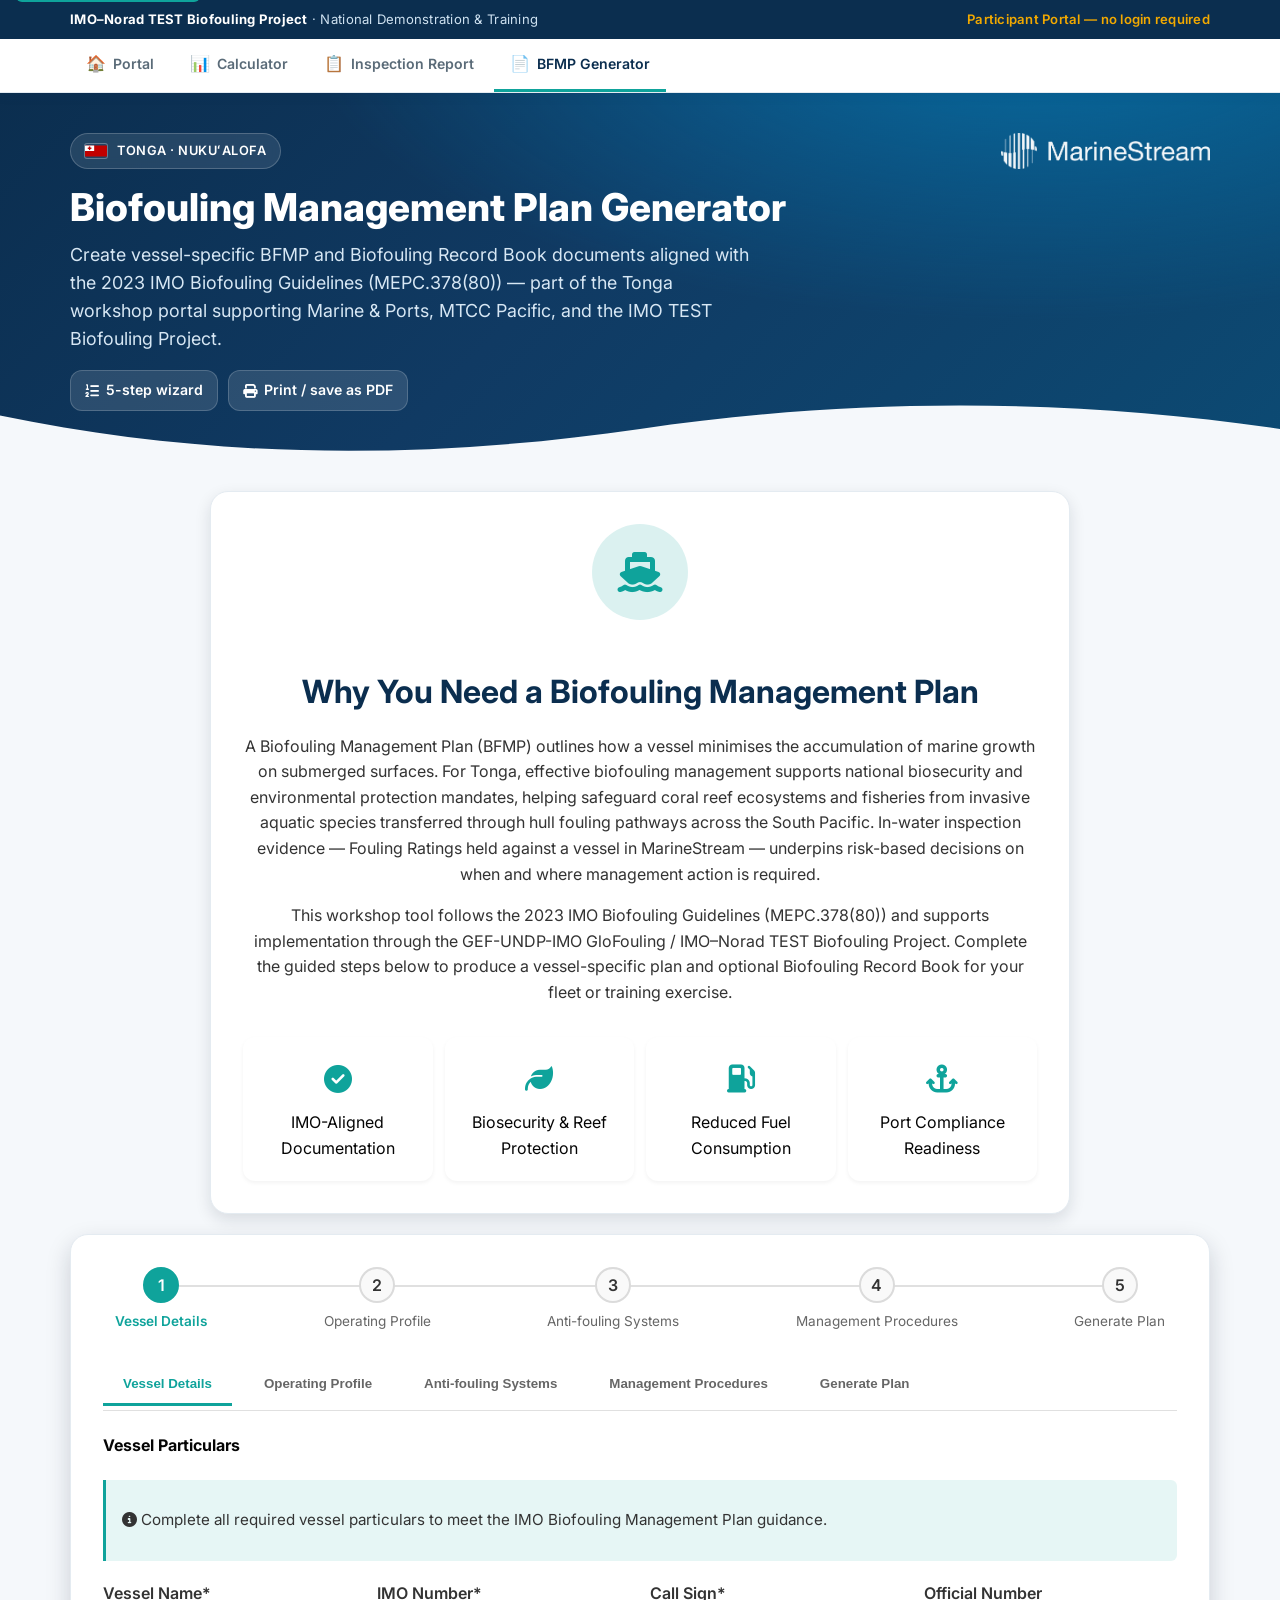
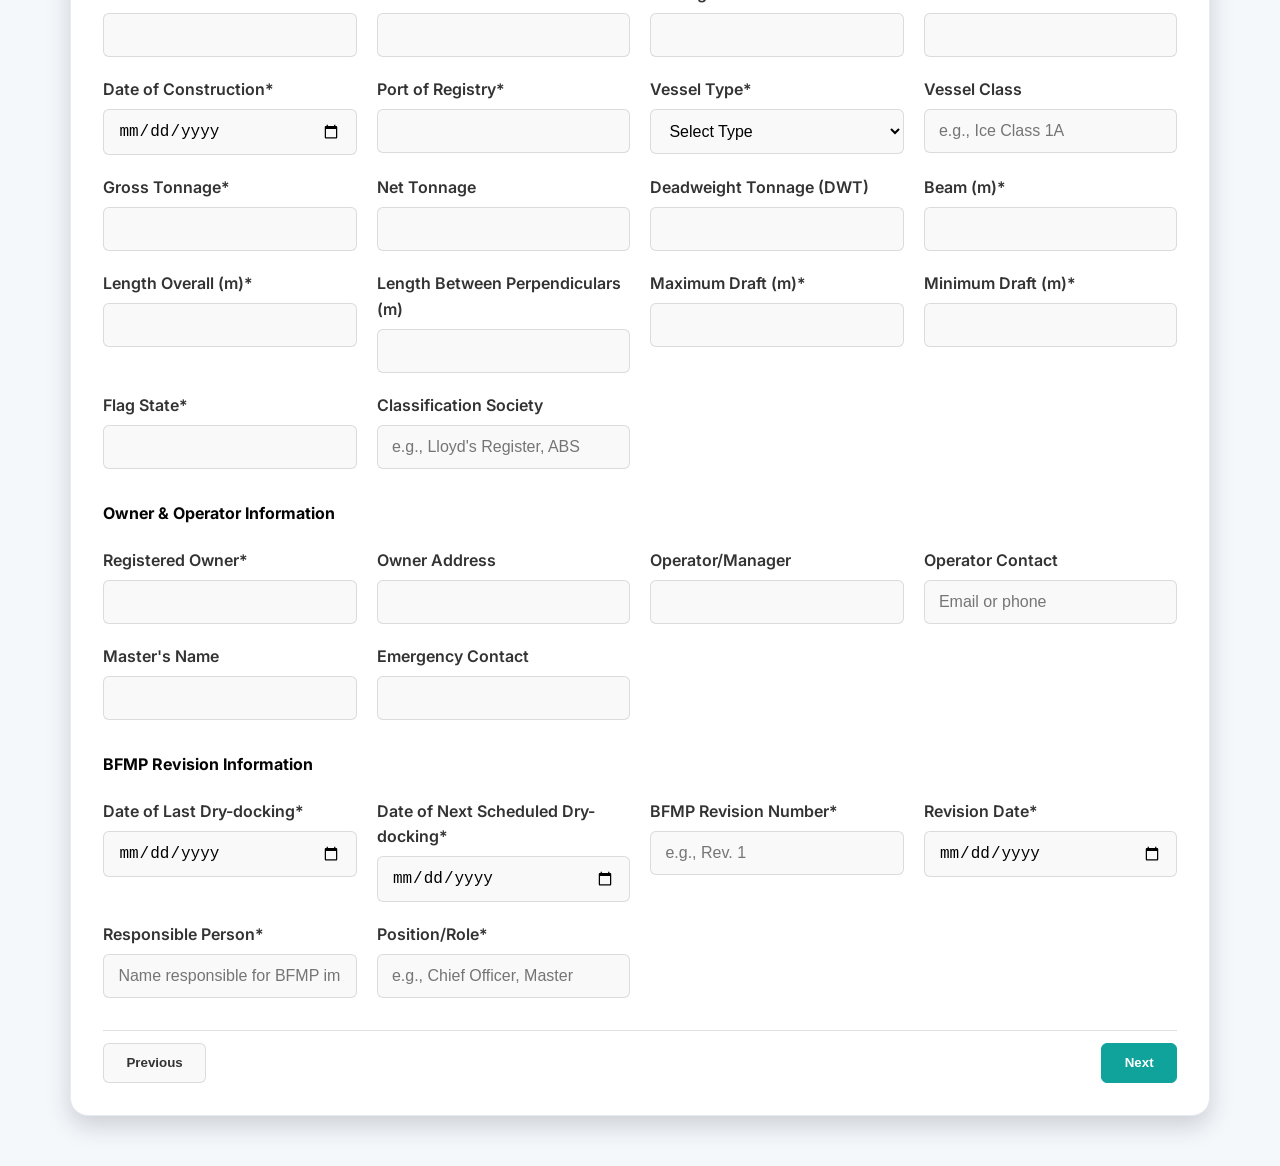
==== commit 0c195c94: "first cut" ====
--- a/bfmp/index.html
+++ b/bfmp/index.html
@@ -5,6 +5,9 @@
     <meta charset="UTF-8">
     <meta name="viewport" content="width=device-width, initial-scale=1.0">
     <title>BFMP Generator | Tonga Workshop Portal</title>
+    <link rel="icon" href="../assets/favicon.ico" sizes="any">
+    <link rel="icon" type="image/png" sizes="32x32" href="../assets/favicon-32.png">
+    <link rel="apple-touch-icon" href="../assets/apple-touch-icon.png">
     <link rel="preconnect" href="https://fonts.googleapis.com">
     <link rel="preconnect" href="https://fonts.gstatic.com" crossorigin>
     <link href="https://fonts.googleapis.com/css2?family=Inter:wght@400;500;600;700&display=swap" rel="stylesheet">
@@ -52,7 +55,9 @@
                     A Biofouling Management Plan (BFMP) outlines how a vessel minimises the accumulation of marine growth
                     on submerged surfaces. For Tonga, effective biofouling management supports national biosecurity and
                     environmental protection mandates, helping safeguard coral reef ecosystems and fisheries from invasive
-                    aquatic species transferred through hull fouling pathways across the South Pacific.
+                    aquatic species transferred through hull fouling pathways across the South Pacific. In-water inspection
+                    evidence — Fouling Ratings held against a vessel in MarineStream — underpins risk-based decisions on
+                    when and where management action is required.
                 </p>
                 <p>
                     This workshop tool follows the 2023 IMO Biofouling Guidelines (MEPC.378(80)) and supports implementation
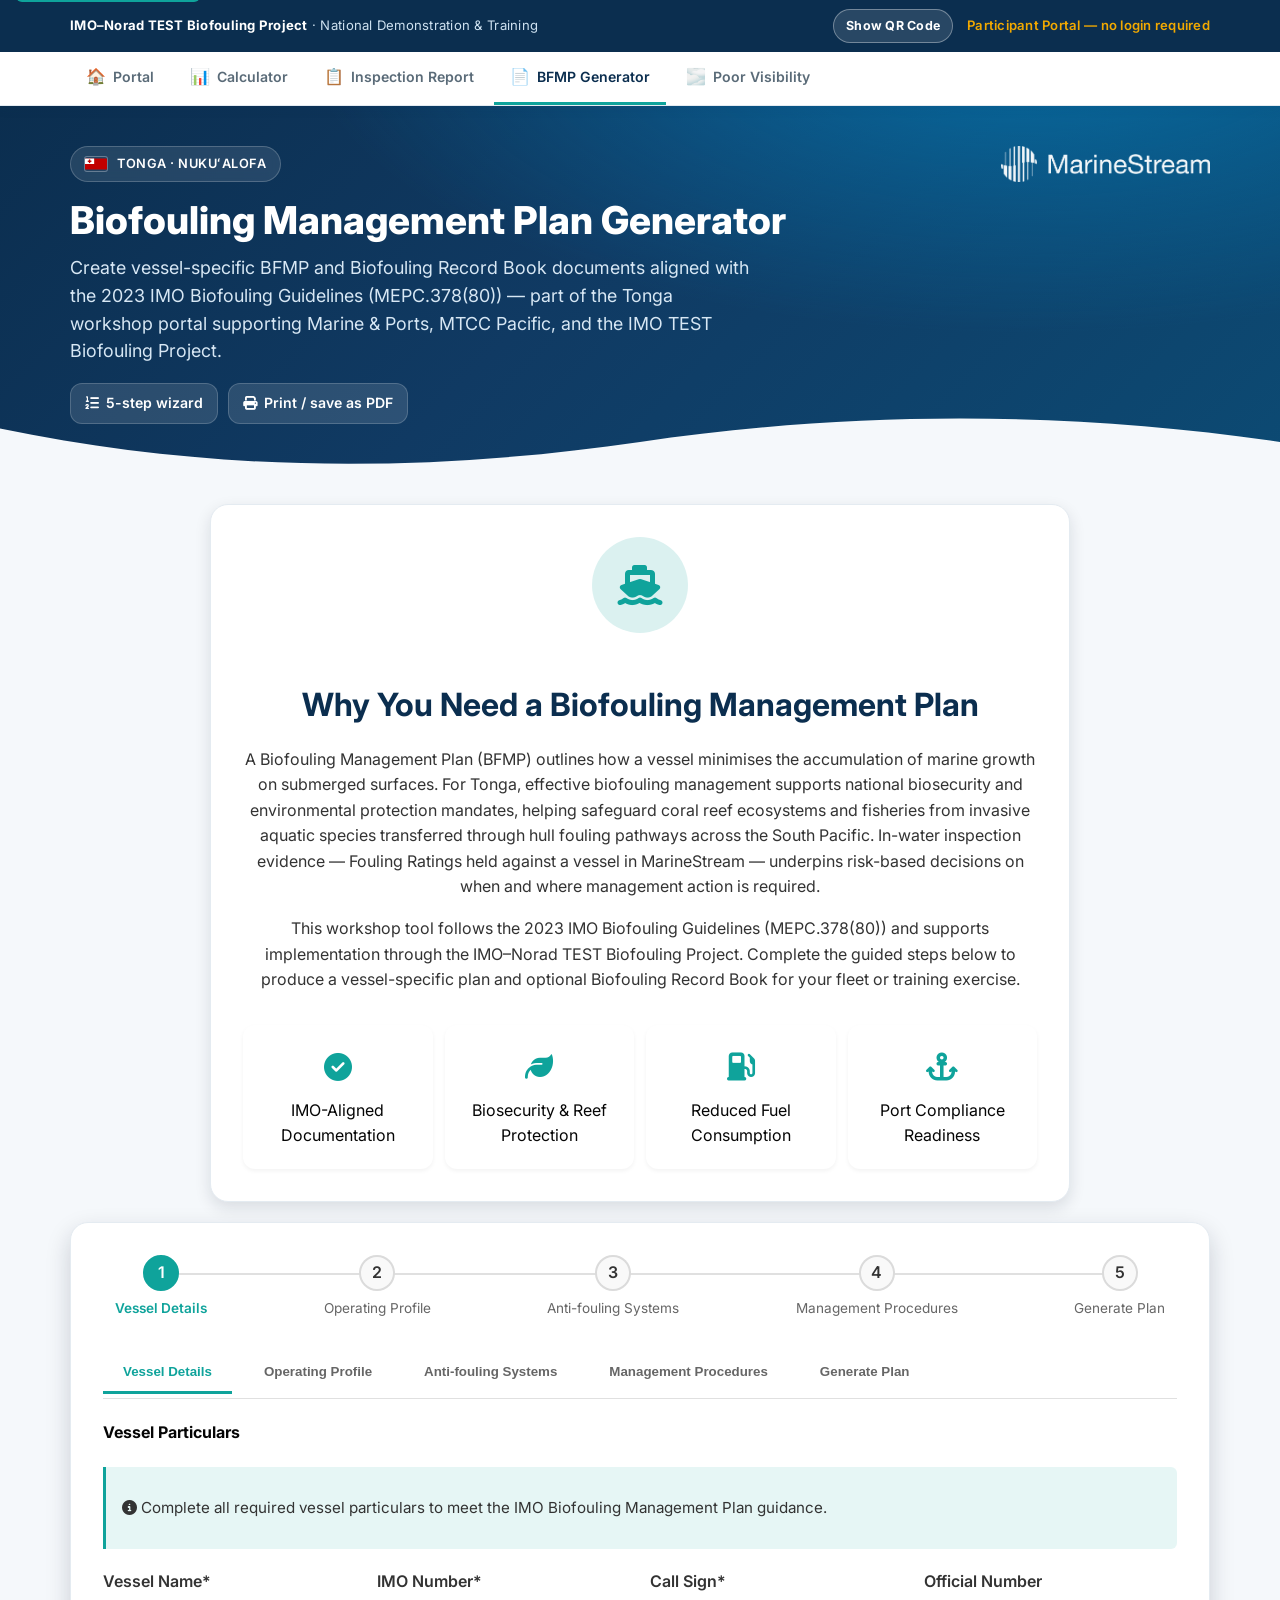
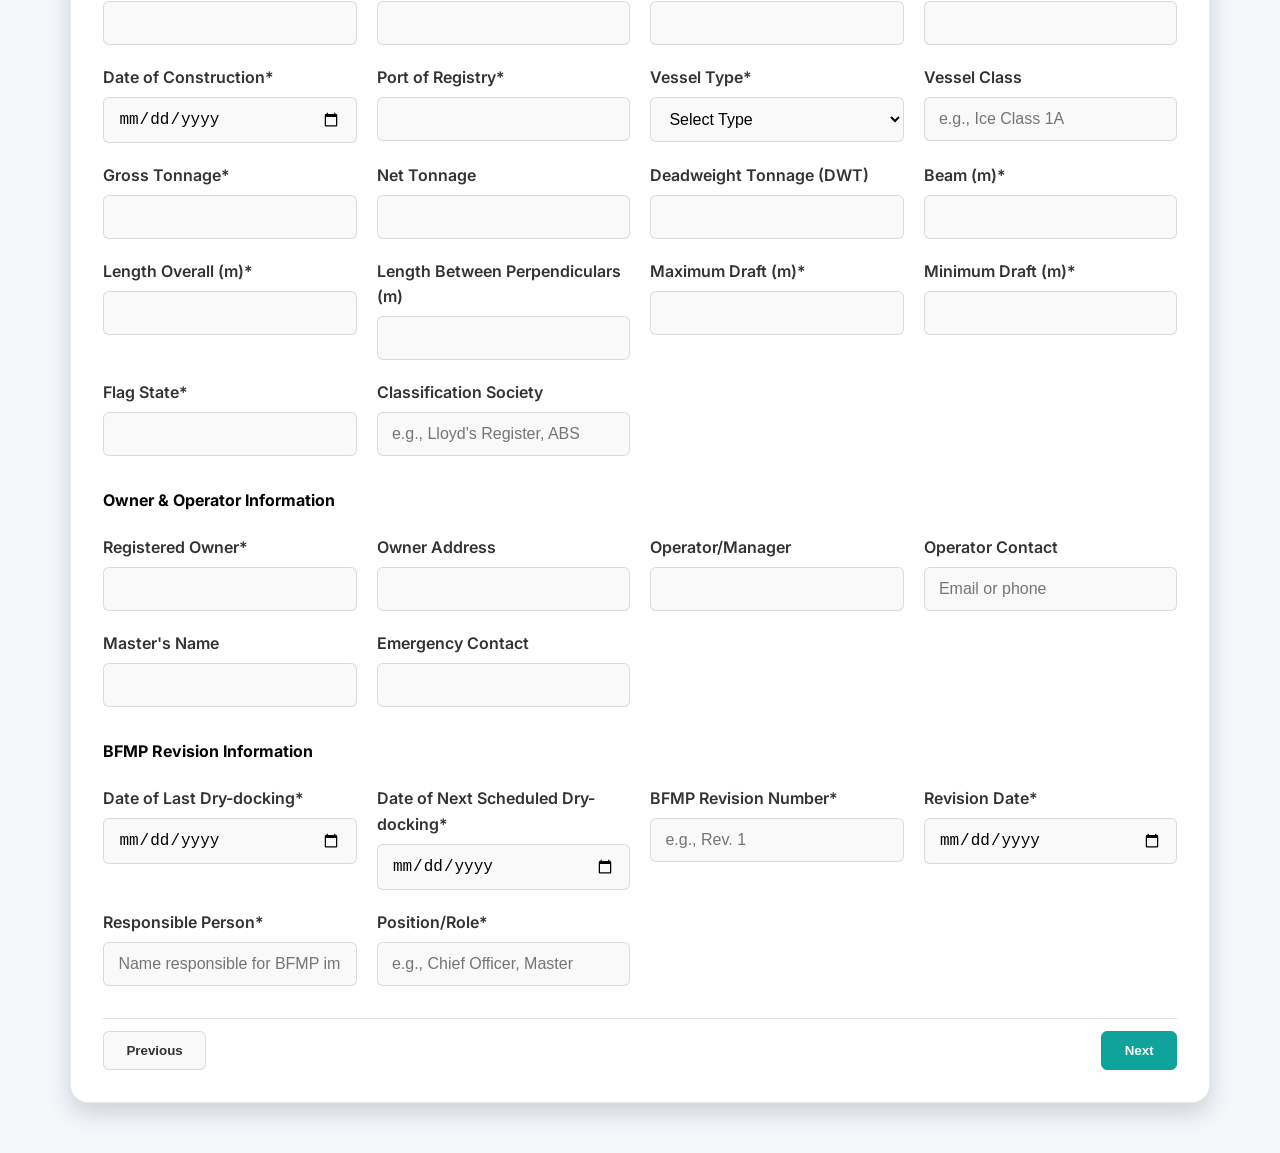
==== commit e68a3e33: "removed references to GlowFouling" ====
--- a/bfmp/index.html
+++ b/bfmp/index.html
@@ -61,7 +61,7 @@
                 </p>
                 <p>
                     This workshop tool follows the 2023 IMO Biofouling Guidelines (MEPC.378(80)) and supports implementation
-                    through the GEF-UNDP-IMO GloFouling / IMO–Norad TEST Biofouling Project. Complete the guided
+                    through the IMO–Norad TEST Biofouling Project. Complete the guided
                     steps below to produce a vessel-specific plan and optional Biofouling Record Book for your fleet or
                     training exercise.
                 </p>
--- a/assets/portal.css
+++ b/assets/portal.css
@@ -45,6 +45,92 @@
 .portal-topbar strong { color: #fff; }
 .portal-topbar .tag { color: var(--gold); font-weight: 600; }
 
+.portal-topbar .topbar-actions {
+    display: inline-flex;
+    flex-wrap: wrap;
+    align-items: center;
+    gap: 10px 14px;
+}
+
+.portal-topbar .qr-toggle {
+    appearance: none;
+    border: 1px solid rgba(255, 255, 255, .35);
+    background: rgba(255, 255, 255, .12);
+    color: #fff;
+    font: inherit;
+    font-size: .78rem;
+    font-weight: 700;
+    letter-spacing: .02em;
+    padding: 6px 12px;
+    border-radius: 999px;
+    cursor: pointer;
+    transition: background .15s ease, border-color .15s ease;
+}
+
+.portal-topbar .qr-toggle:hover {
+    background: rgba(255, 255, 255, .2);
+    border-color: rgba(255, 255, 255, .55);
+}
+
+.portal-topbar .qr-toggle[aria-pressed="true"] {
+    background: var(--gold);
+    border-color: var(--gold);
+    color: var(--imo-navy);
+}
+
+.portal-page-hero--qr .container {
+    padding: 28px 0 36px;
+    display: flex;
+    flex-direction: column;
+    align-items: center;
+    text-align: center;
+}
+
+.portal-page-hero--home.portal-page-hero--qr .container {
+    padding: 36px 0 48px;
+}
+
+.portal-qr-panel {
+    display: flex;
+    flex-direction: column;
+    align-items: center;
+    gap: 14px;
+}
+
+.portal-qr-kicker {
+    font-size: .85rem;
+    font-weight: 700;
+    letter-spacing: .08em;
+    text-transform: uppercase;
+    color: var(--gold);
+    margin: 0;
+}
+
+.portal-qr-img {
+    display: block;
+    width: min(72vw, 420px);
+    height: auto;
+    aspect-ratio: 1;
+    background: #fff;
+    padding: 18px;
+    border-radius: 18px;
+    box-shadow: var(--shadow-lg);
+}
+
+.portal-qr-hint {
+    margin: 0;
+    color: #d7e7f4;
+    font-size: .95rem;
+    font-weight: 500;
+}
+
+@media (min-width: 900px) {
+    .portal-qr-img {
+        width: min(48vw, 520px);
+        padding: 22px;
+    }
+}
+
 .portal-tabs {
     background: var(--white);
     border-bottom: 1px solid var(--line);
@@ -230,5 +316,6 @@
     .portal-page-hero .container { padding: 28px 0 36px; }
     .portal-page-hero--home .container { padding: 40px 0 110px; }
     .portal-topbar .tag { font-size: .75rem; }
-}
-}
+    .portal-qr-img { width: min(84vw, 360px); padding: 14px; }
+}
+
